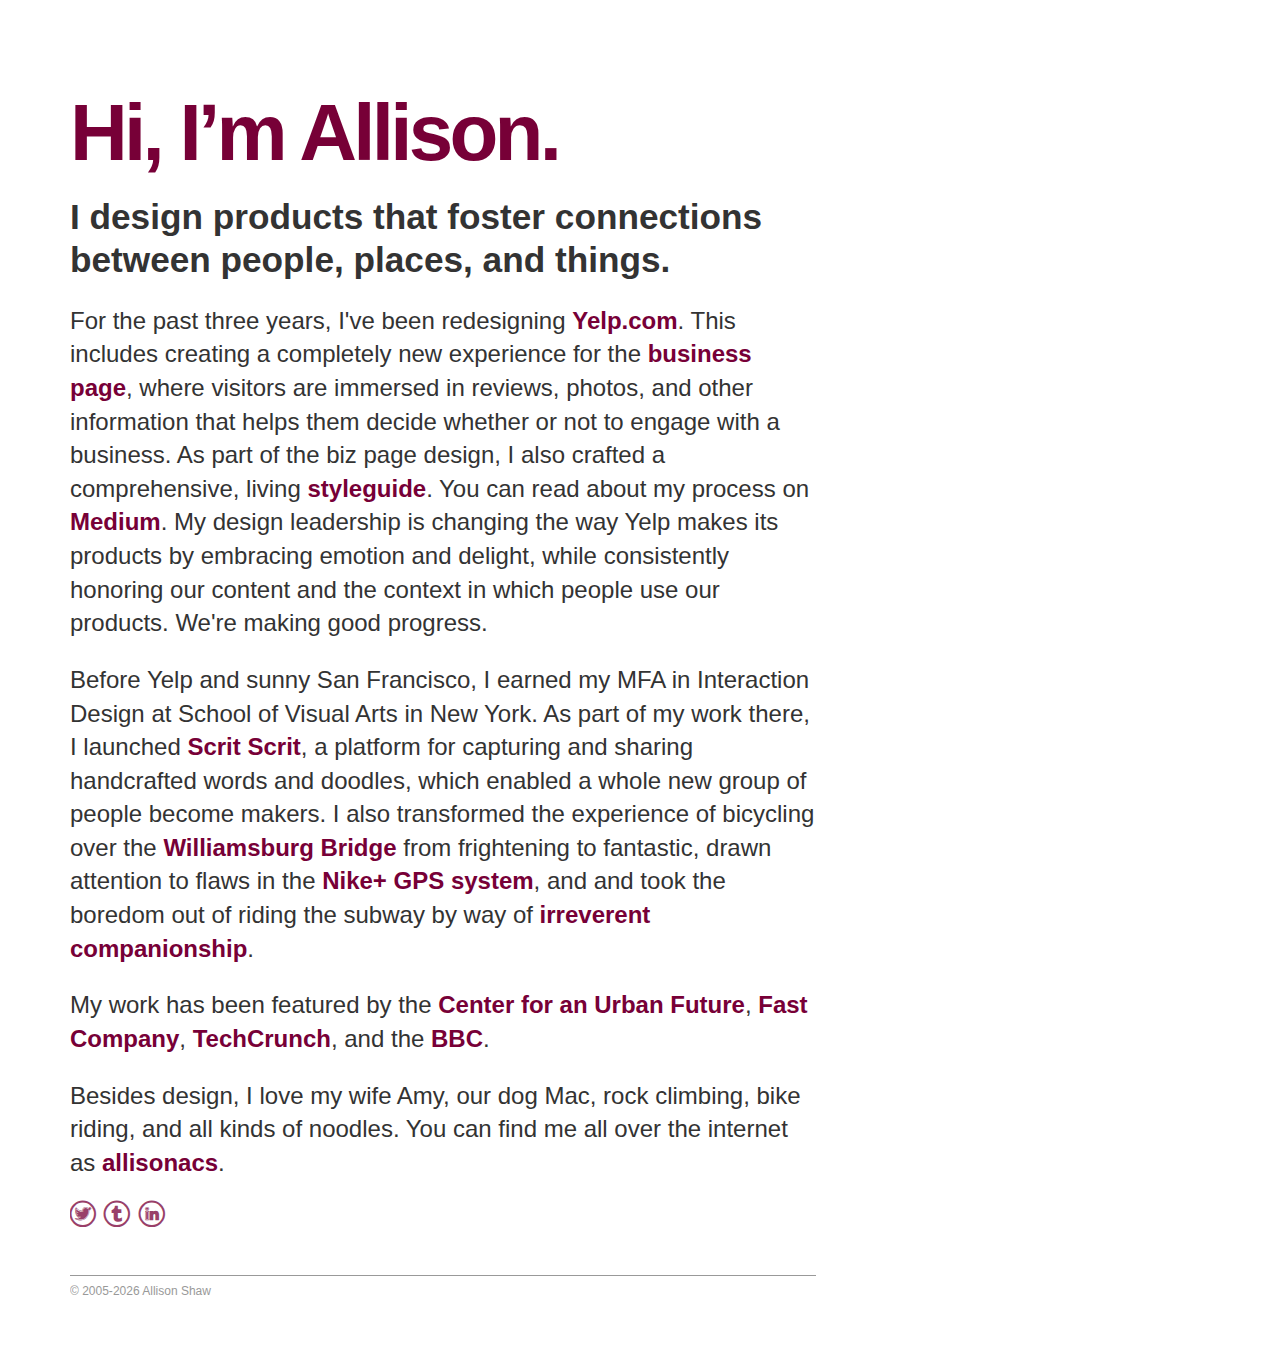
==== index.html @ 17a771cb "Initial Upload" ====
<!doctype html>
<html lang="en">

<head>
	<meta charset="utf-8" />
	<title>Allison Shaw &mdash; Designer</title>

	<meta name="viewport" content="width=device-width, initial-scale=1.0" />
	
	<!-- 1140px Grid styles for IE -->
	<!--[if lte IE 9]><link rel="stylesheet" href="css/ie.css" type="text/css" media="screen" /><![endif]-->

	<!-- The 1140px Grid - http://cssgrid.net/ -->
	<link rel="stylesheet" href="css/1140.css" type="text/css" media="screen" />
	
	<!-- Your styles -->
	<link rel="stylesheet" href="css/styles.css" type="text/css" media="screen" />
	
	<!--css3-mediaqueries-js - http://code.google.com/p/css3-mediaqueries-js/ - Enables media queries in some unsupported browsers-->
	<script type="text/javascript" src="js/css3-mediaqueries.js"></script>
	
	<!-- Google Analytics -->
	<script>
	  (function(i,s,o,g,r,a,m){i['GoogleAnalyticsObject']=r;i[r]=i[r]||function(){
	  (i[r].q=i[r].q||[]).push(arguments)},i[r].l=1*new Date();a=s.createElement(o),
	  m=s.getElementsByTagName(o)[0];a.async=1;a.src=g;m.parentNode.insertBefore(a,m)
	  })(window,document,'script','//www.google-analytics.com/analytics.js','ga');
	
	  ga('create', 'UA-52482907-1', 'auto');
	  ga('send', 'pageview');
	</script>

</head>


<body>



<div class="container">
	<div class="row">
		<div class="eightcol">
			<h1>Hi, I’m Allison.</h1>
			<h2>I design products that foster connections between people, places, and things.</h2>
			<p>For the past three years, I've been redesigning <a href="http://yelp.com">Yelp.com</a>. This includes creating a completely new experience for the <a href="http://yelp.com/biz/jacobs-pickles-new-york">business page</a>, where visitors are immersed in reviews, photos, and other information that helps them decide whether or not to engage with a business. As part of the biz page design, I also crafted a comprehensive, living <a href="http://yelp.com/styleguide">styleguide</a>. You can read about my process on <a href="https://medium.com/@allisonacs/db3ddd6ef7b">Medium</a>. My design leadership is changing the way Yelp makes its products by embracing emotion and delight, while consistently honoring our content and the context in which people use our products. We're making good progress.</p>
			<p>Before Yelp and sunny San Francisco, I earned my MFA in Interaction Design at School of Visual Arts in New York. As part of my work there, I launched <a href="http://allison-shaw.com/scritscrit.com">Scrit Scrit</a>, a platform for capturing and sharing handcrafted words and doodles, which enabled a whole new group of people become makers. I also transformed the experience of bicycling over the <a href="https://vimeo.com/35156695">Williamsburg Bridge</a> from frightening to fantastic, drawn attention to flaws in the <a href="http://www.fastcodesign.com/1663977/infographic-of-the-day-nicholas-feltons-students-hack-nike-data">Nike+ GPS system</a>, and and took the boredom out of riding the subway by way of <a href="http://vimeo.com/35151611">irreverent companionship</a>.</p>
			<p>My work has been featured by the <a href="http://www.nycfuture.org/content/articles/article_view.cfm?article_id=1304&article_type=0">Center for an Urban Future</a>, <a href="http://www.fastcodesign.com/1663977/infographic-of-the-day-nicholas-feltons-students-hack-nike-data">Fast Company</a>, <a href="http://techcrunch.com/2011/07/15/yelp-20-million-reviews/">TechCrunch</a>, and the <a href="http://www.bbc.co.uk/news/magazine-16387833">BBC</a>.</p>
			<p>Besides design, I love my wife Amy, our dog Mac, rock climbing, bike riding, and all kinds of noodles. You can find me all over the internet as <a href="http://twitter.com/allisonacs">allisonacs</a>.</p>
			<div class="mini-container">
				<ul id="social">
					<li><a href="https://twitter.com/allisonacs" data-icon="twitter"></a></li>
					<li><a href="http://allisonacs.tumblr.com" data-icon="tumblr"></a></li>
					<li><a href="https://www.linkedin.com/in/allisonacs" data-icon="linkedin"></a></li>
				</ul>
			</div>
			<div class="footer">&copy; 2005-<script type="text/javascript">  document.write(new Date().getFullYear()); </script> Allison Shaw</div>
		</div>
	</div>
</div>



</body>

</html>
---- css/ie.css ----
.onecol {
width: 4.7%;
}

.twocol {
width: 13.2%;
}

.threecol {
width: 22.05%;
}

.fourcol {
width: 30.6%;
}

.fivecol {
width: 39%;
}

.sixcol {
width: 48%;
}

.sevencol {
width: 56.75%;
}

.eightcol {
width: 61.6%;
}

.ninecol {
width: 74.05%;
}

.tencol {
width: 82%;
}

.elevencol {
width: 91.35%;
}
---- css/1140.css ----
/* CSS Resets */

html,body,div,span,object,iframe,h1,h2,h3,h4,h5,h6,p,blockquote,pre,a,abbr,address,cite,code,del,dfn,em,img,ins,q,small,strong,sub,sup,dl,dt,dd,ol,ul,li,fieldset,form,label,legend,table,caption,tbody,tfoot,thead,tr,th,td{border:0;margin:0;padding:0}article,aside,figure,figure img,figcaption,hgroup,footer,header,nav,section,video,object{display:block}a img{border:0}figure{position:relative}figure img{width:100%}


/* ==================================================================================================================== */
/* ! The 1140px Grid V2 by Andy Taylor \ http://cssgrid.net \ http://www.twitter.com/andytlr \ http://www.andytlr.com   */
/* ==================================================================================================================== */

.container {
padding-left: 20px;
padding-right: 20px;
}

.row {
width: 100%;
max-width: 1140px;
min-width: 755px;
margin: 0 auto;
overflow: hidden;
}

.onecol, .twocol, .threecol, .fourcol, .fivecol, .sixcol, .sevencol, .eightcol, .ninecol, .tencol, .elevencol {
margin-right: 3.8%;
float: left;
min-height: 1px;
}

.row .onecol {
width: 4.85%;
}

.row .twocol {
width: 13.45%;
}

.row .threecol {
width: 22.05%;
}

.row .fourcol {
width: 30.75%;
}

.row .fivecol {
width: 39.45%;
}

.row .sixcol {
width: 48%;
}

.row .sevencol {
width: 56.75%;
}

.row .eightcol {
width: 65.4%;
}

.row .ninecol {
width: 74.05%;
}

.row .tencol {
width: 82.7%;
}

.row .elevencol {
width: 91.35%;
}

.row .twelvecol {
width: 100%;
float: left;
}

.last {
margin-right: 0px;
}

img, object, embed {
max-width: 100%;
}

img {
	height: auto;
}


/* Smaller screens */

@media only screen and (max-width: 1023px) {

	body {
	font-size: 0.8em;
	line-height: 1.5em;
	}
	
	}


/* Mobile */

@media handheld, only screen and (max-width: 767px) {

	body {
	font-size: 16px;
	-webkit-text-size-adjust: none;
	}
	
	.row, body, .container {
	width: 100%;
	min-width: 0;
	margin-left: 0px;
	margin-right: 0px;
	padding-left: 0px;
	padding-right: 0px;
	}
	
	.row .onecol, .row .twocol, .row .threecol, .row .fourcol, .row .fivecol, .row .sixcol, .row .sevencol, .row .eightcol, .row .ninecol, .row .tencol, .row .elevencol, .row .twelvecol {
	width: auto;
	float: none;
	margin-left: 0px;
	margin-right: 0px;
	padding-left: 20px;
	padding-right: 20px;
	}

}
---- css/styles.css ----
/* ============================== */
/* ! Layout for desktop version   */
/* ============================== */

	body {
		font-family: "Helvetica Neue", Helvetica, Arial, "Lucida Grande", sans-serif; 
		background-color: #fff;
		color: #333;
		line-height: 1.5;
	}
	
	.container h1 {
		letter-spacing: -0.046875em;
		font-size: 5em;
		font-weight: bold;
		line-height: 1;
		color: #770037;
		margin: 12.5% 0 0 0;
	}
	
	.container h2 {
		font-size: 2.2em;
		font-weight: bold;
		margin: 3.1% 0 0 0;
		line-height: 1.2em;
	}
	
	.container p {
		font-size: 1.5em;
		line-height: 1.4em;
		margin: 3.1% 0 0 0;
	}
	
	.footer {
		display: block;
		margin: 4em 0;
		padding: .5em 0;
		border-top: 1px solid #999;
		font-size: .75em;
		color: #999;
	}
	
	a, a:visited {
		font-weight: bold;
		color: #770037;
		text-decoration: none;
	}
	
	a:hover {
		color: #f44e71;
		text-decoration: underline;
	}
	
	a:active {
		color: red;
		text-decoration: underline;
	}
	
	/* SOCIAL NAV */
	
	.mini-container {
		height:2em;
		display: block;
		margin-top: 1em;
	}
	
	#social li {
		float: left;
		margin-right: 0.33em;
		list-style-type: none;
		font-size: 1.6em;
	}
	
	#social li a, #social li a:visited {
		color: rgba(119, 0, 55, .75);
	}
	
	#social li a:hover, #social li a:focus {
		color: #f44e71;
		text-decoration: none;
	}
	#social li a:active {
		text-decoration: none;
	}
	
		
/* ============================= */
/*    Social Icon Font: Rondo    */
/* ============================= */
	
	@font-face {
		font-family: 'rondo';
		src: url('/i/rondo/rondo.eot'); /* IE9 Compat Modes */
		src: url('/i/rondo/rondo.eot?#iefix') format('embedded-opentype'), /* IE6-IE8 */
			 url('/i/rondo/rondo.woff') format('woff'), /* Modern Browsers */
			 url('/i/rondo/rondo.ttf')  format('truetype'), /* Safari, Android, iOS */
			 url('/i/rondo/rondo.svg#svgFontName') format('svg'); /* Legacy iOS */
		font-weight: normal;
		font-style: normal;
	}

	/* Use the following CSS code if you want to use data attributes for inserting your icons */
	
	[data-icon]:before {
		font-family: 'rondo';
		content: attr(data-icon);
		speak: none;
		/* Enable Ligatures */
		-webkit-font-feature-settings:"liga","dlig";-moz-font-feature-settings:"liga=1, dlig=1";-moz-font-feature-settings:"liga","dlig";-ms-font-feature-settings:"liga","dlig";-o-font-feature-settings:"liga","dlig";
		font-feature-settings:"liga","dlig";
		text-rendering:optimizeLegibility;
		}
		
	/* Icons */

	.icon-twitter:before {
		content: "\74\77\69\74\74\65\72";
	}
	.icon-tumblr:before {
		content: "\74\75\6d\62\6c\72";
	}
	.icon-linkedin:before {
		content: "\6c\69\6e\6b\65\64\69\6e";
	}
	.icon-email:before {
		content: "\65\6d\61\69\6c";
	}
	.icon-dribbble:before {
		content: "\64\72\69\62\62\62\6c\65";
	}


/* ============================= */
/* ! Layout for mobile version   */
/* ============================= */

@media handheld, only screen and (max-width: 767px) {

	.container h1 {
		font-size:xx-large;
		line-height: 1;
		margin-bottom: 1%;
	}
	
	.container h2 {
		font-size:x-large;
		line-height: 1;
		margin-bottom: 1%;
	}

	.container h3 {
		font-size:large;
		font-weight: bold;
		line-height: 1.25;
		margin-bottom: 1%;
	}


	.container p {
		font-size:large;
		margin-bottom: 5%;
	}

}


/* ========================================== */
/* ! Provide higher res assets for iPhone 4   */
/* ========================================== */

@media only screen and (-webkit-min-device-pixel-ratio: 2) { 

/*	.logo {
		background: url(logo2x.jpg) no-repeat;
		background-size: 212px 303px;
	}*/

}
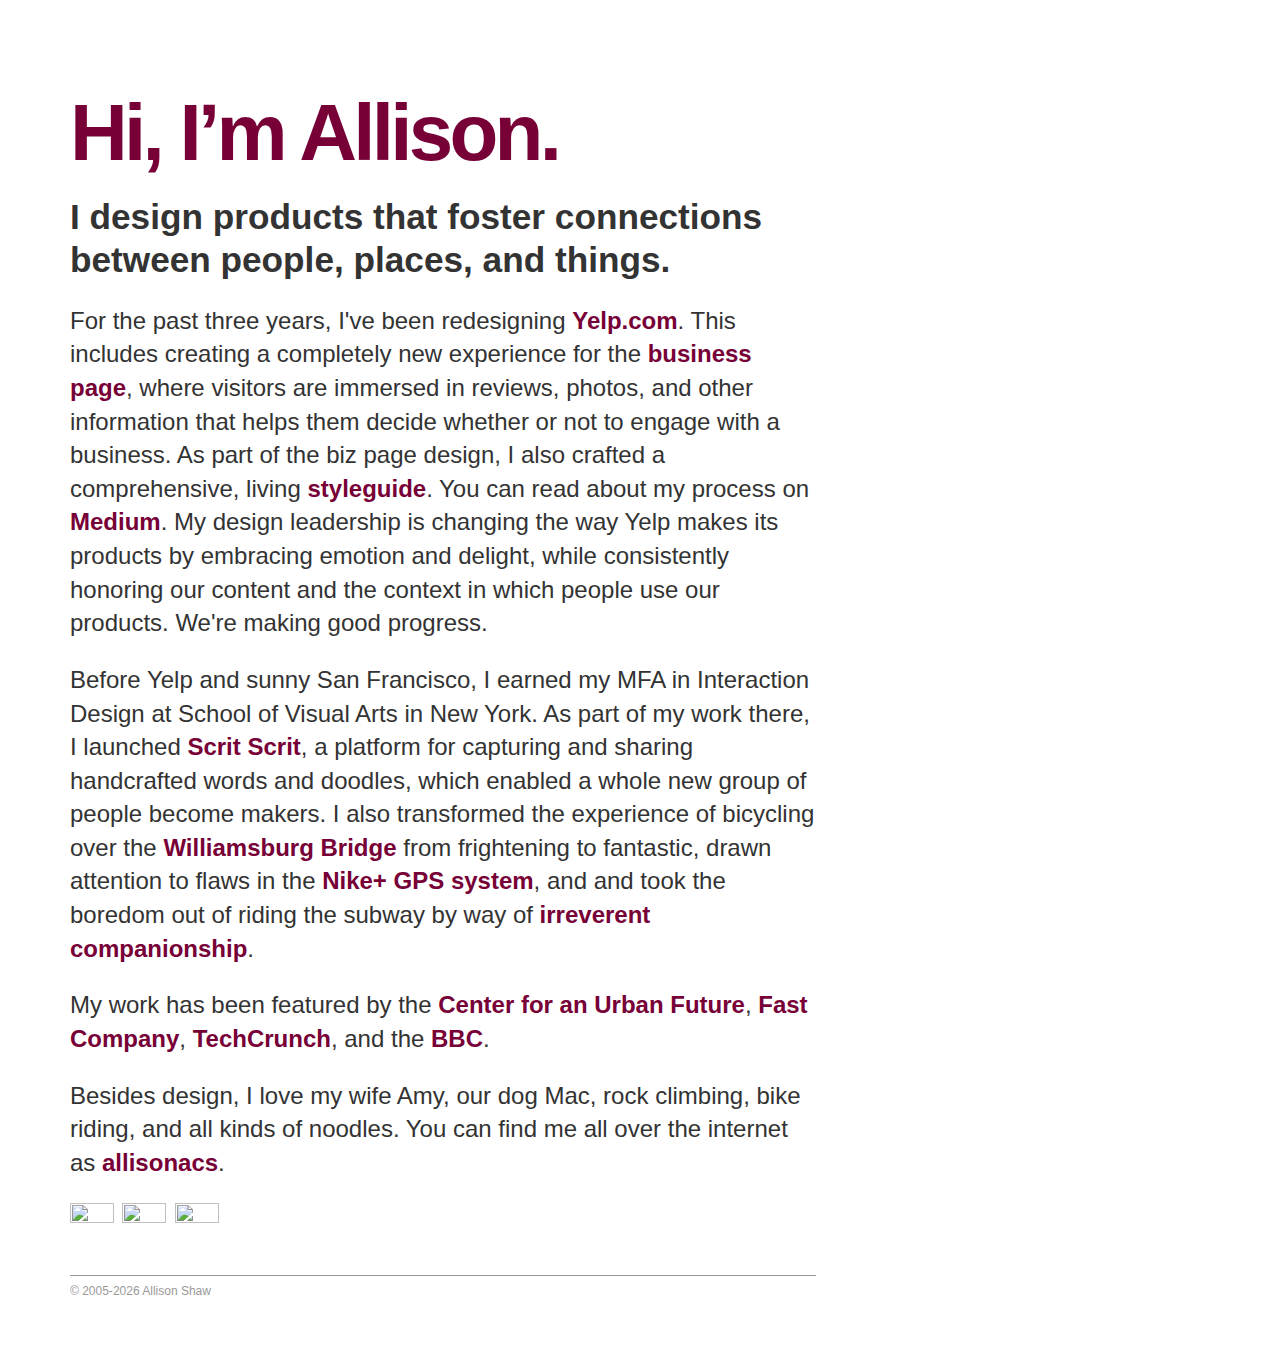
==== commit 47a994ef: "Update the html" ====
--- a/index.html
+++ b/index.html
@@ -48,9 +48,9 @@
 			<p>Besides design, I love my wife Amy, our dog Mac, rock climbing, bike riding, and all kinds of noodles. You can find me all over the internet as <a href="http://twitter.com/allisonacs">allisonacs</a>.</p>
 			<div class="mini-container">
 				<ul id="social">
-					<li><a href="https://twitter.com/allisonacs" data-icon="twitter"></a></li>
-					<li><a href="http://allisonacs.tumblr.com" data-icon="tumblr"></a></li>
-					<li><a href="https://www.linkedin.com/in/allisonacs" data-icon="linkedin"></a></li>
+					<li><a href="https://twitter.com/allisonacs"><img src="i/twitter.png" height=44px width=44px></a></li>
+					<li><a href="https://allisonacs.tumblr.com"><img src="i/tumblr.png" height=44px width=44px></a></li>
+					<li><a href="https://www.linkedin.com/in/allisonacs"><img src="i/linkedin.png" height=44px width=44px></a></li>
 				</ul>
 			</div>
 			<div class="footer">&copy; 2005-<script type="text/javascript">  document.write(new Date().getFullYear()); </script> Allison Shaw</div>
--- a/css/styles.css
+++ b/css/styles.css
@@ -83,52 +83,6 @@
 		text-decoration: none;
 	}
 	
-		
-/* ============================= */
-/*    Social Icon Font: Rondo    */
-/* ============================= */
-	
-	@font-face {
-		font-family: 'rondo';
-		src: url('/i/rondo/rondo.eot'); /* IE9 Compat Modes */
-		src: url('/i/rondo/rondo.eot?#iefix') format('embedded-opentype'), /* IE6-IE8 */
-			 url('/i/rondo/rondo.woff') format('woff'), /* Modern Browsers */
-			 url('/i/rondo/rondo.ttf')  format('truetype'), /* Safari, Android, iOS */
-			 url('/i/rondo/rondo.svg#svgFontName') format('svg'); /* Legacy iOS */
-		font-weight: normal;
-		font-style: normal;
-	}
-
-	/* Use the following CSS code if you want to use data attributes for inserting your icons */
-	
-	[data-icon]:before {
-		font-family: 'rondo';
-		content: attr(data-icon);
-		speak: none;
-		/* Enable Ligatures */
-		-webkit-font-feature-settings:"liga","dlig";-moz-font-feature-settings:"liga=1, dlig=1";-moz-font-feature-settings:"liga","dlig";-ms-font-feature-settings:"liga","dlig";-o-font-feature-settings:"liga","dlig";
-		font-feature-settings:"liga","dlig";
-		text-rendering:optimizeLegibility;
-		}
-		
-	/* Icons */
-
-	.icon-twitter:before {
-		content: "\74\77\69\74\74\65\72";
-	}
-	.icon-tumblr:before {
-		content: "\74\75\6d\62\6c\72";
-	}
-	.icon-linkedin:before {
-		content: "\6c\69\6e\6b\65\64\69\6e";
-	}
-	.icon-email:before {
-		content: "\65\6d\61\69\6c";
-	}
-	.icon-dribbble:before {
-		content: "\64\72\69\62\62\62\6c\65";
-	}
-
 
 /* ============================= */
 /* ! Layout for mobile version   */
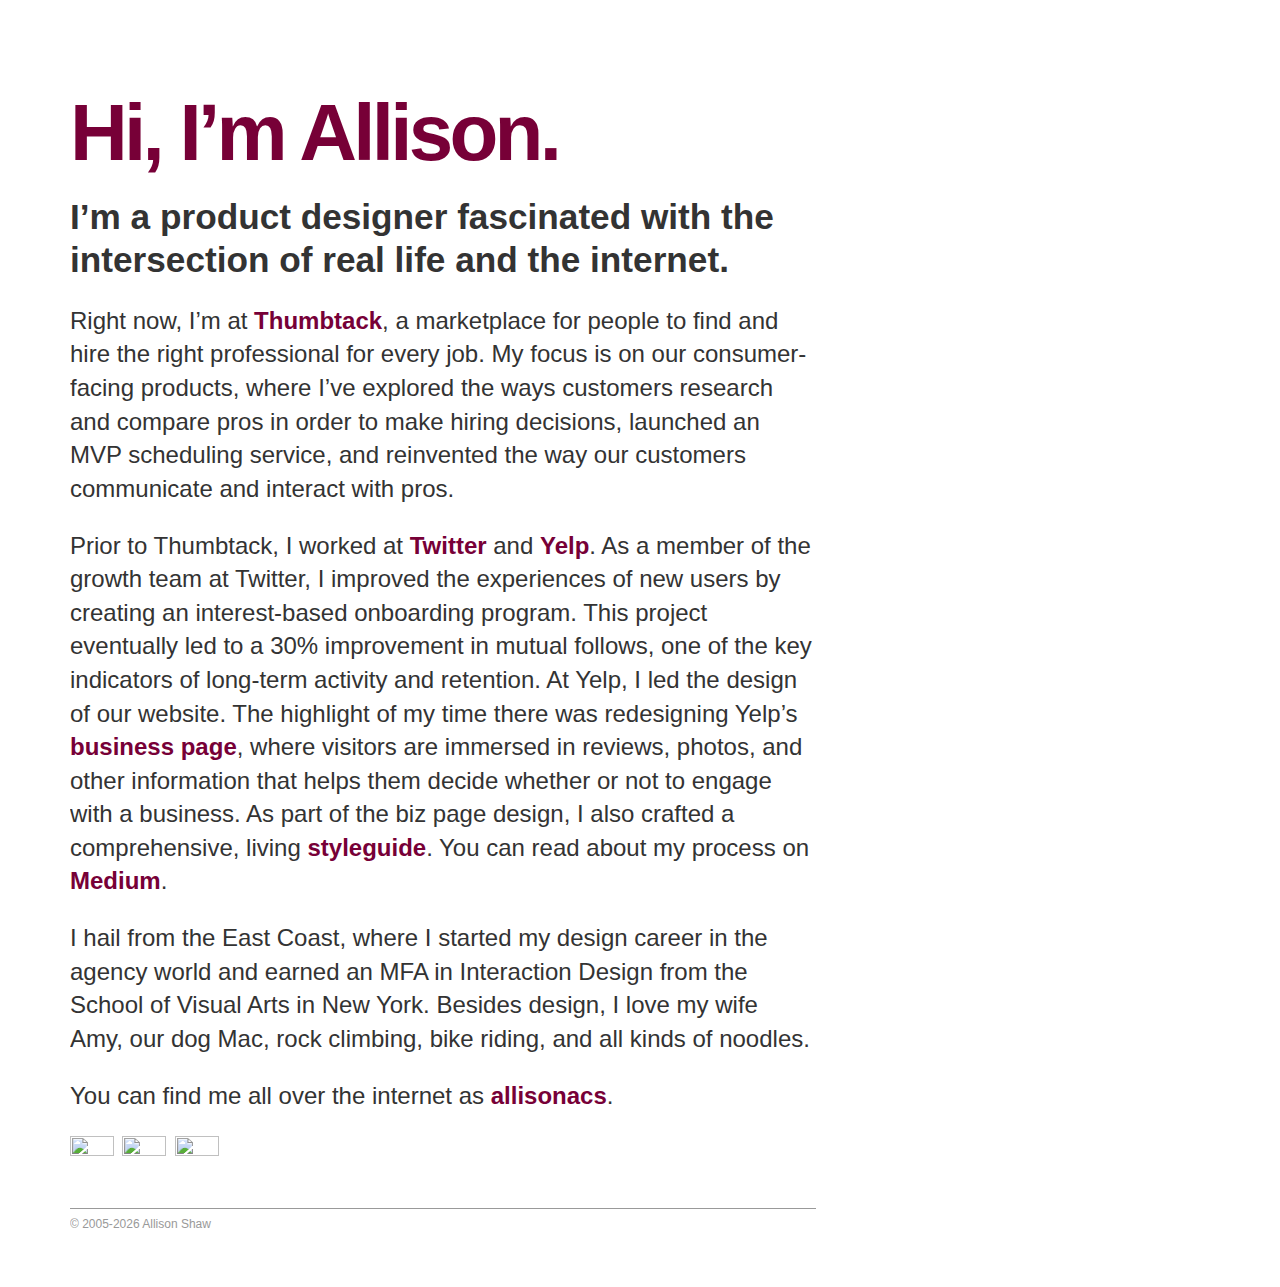
==== commit 6438e187: "Merge pull request #2 from allisonacs/update-career-description" ====
--- a/index.html
+++ b/index.html
@@ -41,11 +41,11 @@
 	<div class="row">
 		<div class="eightcol">
 			<h1>Hi, I’m Allison.</h1>
-			<h2>I design products that foster connections between people, places, and things.</h2>
-			<p>For the past three years, I've been redesigning <a href="http://yelp.com">Yelp.com</a>. This includes creating a completely new experience for the <a href="http://yelp.com/biz/jacobs-pickles-new-york">business page</a>, where visitors are immersed in reviews, photos, and other information that helps them decide whether or not to engage with a business. As part of the biz page design, I also crafted a comprehensive, living <a href="http://yelp.com/styleguide">styleguide</a>. You can read about my process on <a href="https://medium.com/@allisonacs/db3ddd6ef7b">Medium</a>. My design leadership is changing the way Yelp makes its products by embracing emotion and delight, while consistently honoring our content and the context in which people use our products. We're making good progress.</p>
-			<p>Before Yelp and sunny San Francisco, I earned my MFA in Interaction Design at School of Visual Arts in New York. As part of my work there, I launched <a href="http://allison-shaw.com/scritscrit.com">Scrit Scrit</a>, a platform for capturing and sharing handcrafted words and doodles, which enabled a whole new group of people become makers. I also transformed the experience of bicycling over the <a href="https://vimeo.com/35156695">Williamsburg Bridge</a> from frightening to fantastic, drawn attention to flaws in the <a href="http://www.fastcodesign.com/1663977/infographic-of-the-day-nicholas-feltons-students-hack-nike-data">Nike+ GPS system</a>, and and took the boredom out of riding the subway by way of <a href="http://vimeo.com/35151611">irreverent companionship</a>.</p>
-			<p>My work has been featured by the <a href="http://www.nycfuture.org/content/articles/article_view.cfm?article_id=1304&article_type=0">Center for an Urban Future</a>, <a href="http://www.fastcodesign.com/1663977/infographic-of-the-day-nicholas-feltons-students-hack-nike-data">Fast Company</a>, <a href="http://techcrunch.com/2011/07/15/yelp-20-million-reviews/">TechCrunch</a>, and the <a href="http://www.bbc.co.uk/news/magazine-16387833">BBC</a>.</p>
-			<p>Besides design, I love my wife Amy, our dog Mac, rock climbing, bike riding, and all kinds of noodles. You can find me all over the internet as <a href="http://twitter.com/allisonacs">allisonacs</a>.</p>
+			<h2>I’m a product designer fascinated with the intersection of real life and the internet.</h2>
+			<p>Right now, I’m at <a href="http://www.thumbtack.com">Thumbtack</a>, a marketplace for people to find and hire the right professional for every job. My focus is on our consumer-facing products, where I’ve explored the ways customers research and compare pros in order to make hiring decisions, launched an MVP scheduling service, and reinvented the way our customers communicate and interact with pros.</p>
+			<p>Prior to Thumbtack, I worked at <a href="http://twitter.com">Twitter</a> and <a href="http://yelp.com">Yelp</a>. As a member of the growth team at Twitter, I improved the experiences of new users by creating an interest-based onboarding program. This project eventually led to a 30% improvement in mutual follows, one of the key indicators of long-term activity and retention. At Yelp, I led the design of our website. The highlight of my time there was redesigning Yelp’s <a href="http://yelp.com/biz/jacobs-pickles-new-york">business page</a>, where visitors are immersed in reviews, photos, and other information that helps them decide whether or not to engage with a business. As part of the biz page design, I also crafted a comprehensive, living <a href="http://yelp.com/styleguide">styleguide</a>. You can read about my process on <a href="https://medium.com/@allisonacs/db3ddd6ef7b">Medium</a>.</p>
+			<p>I hail from the East Coast, where I started my design career in the agency world and earned an MFA in Interaction Design from the School of Visual Arts in New York. Besides design, I love my wife Amy, our dog Mac, rock climbing, bike riding, and all kinds of noodles.</p>
+			<p>You can find me all over the internet as <a href="http://twitter.com/allisonacs">allisonacs</a>.</p>
 			<div class="mini-container">
 				<ul id="social">
 					<li><a href="https://twitter.com/allisonacs"><img src="i/twitter.png" height=44px width=44px></a></li>
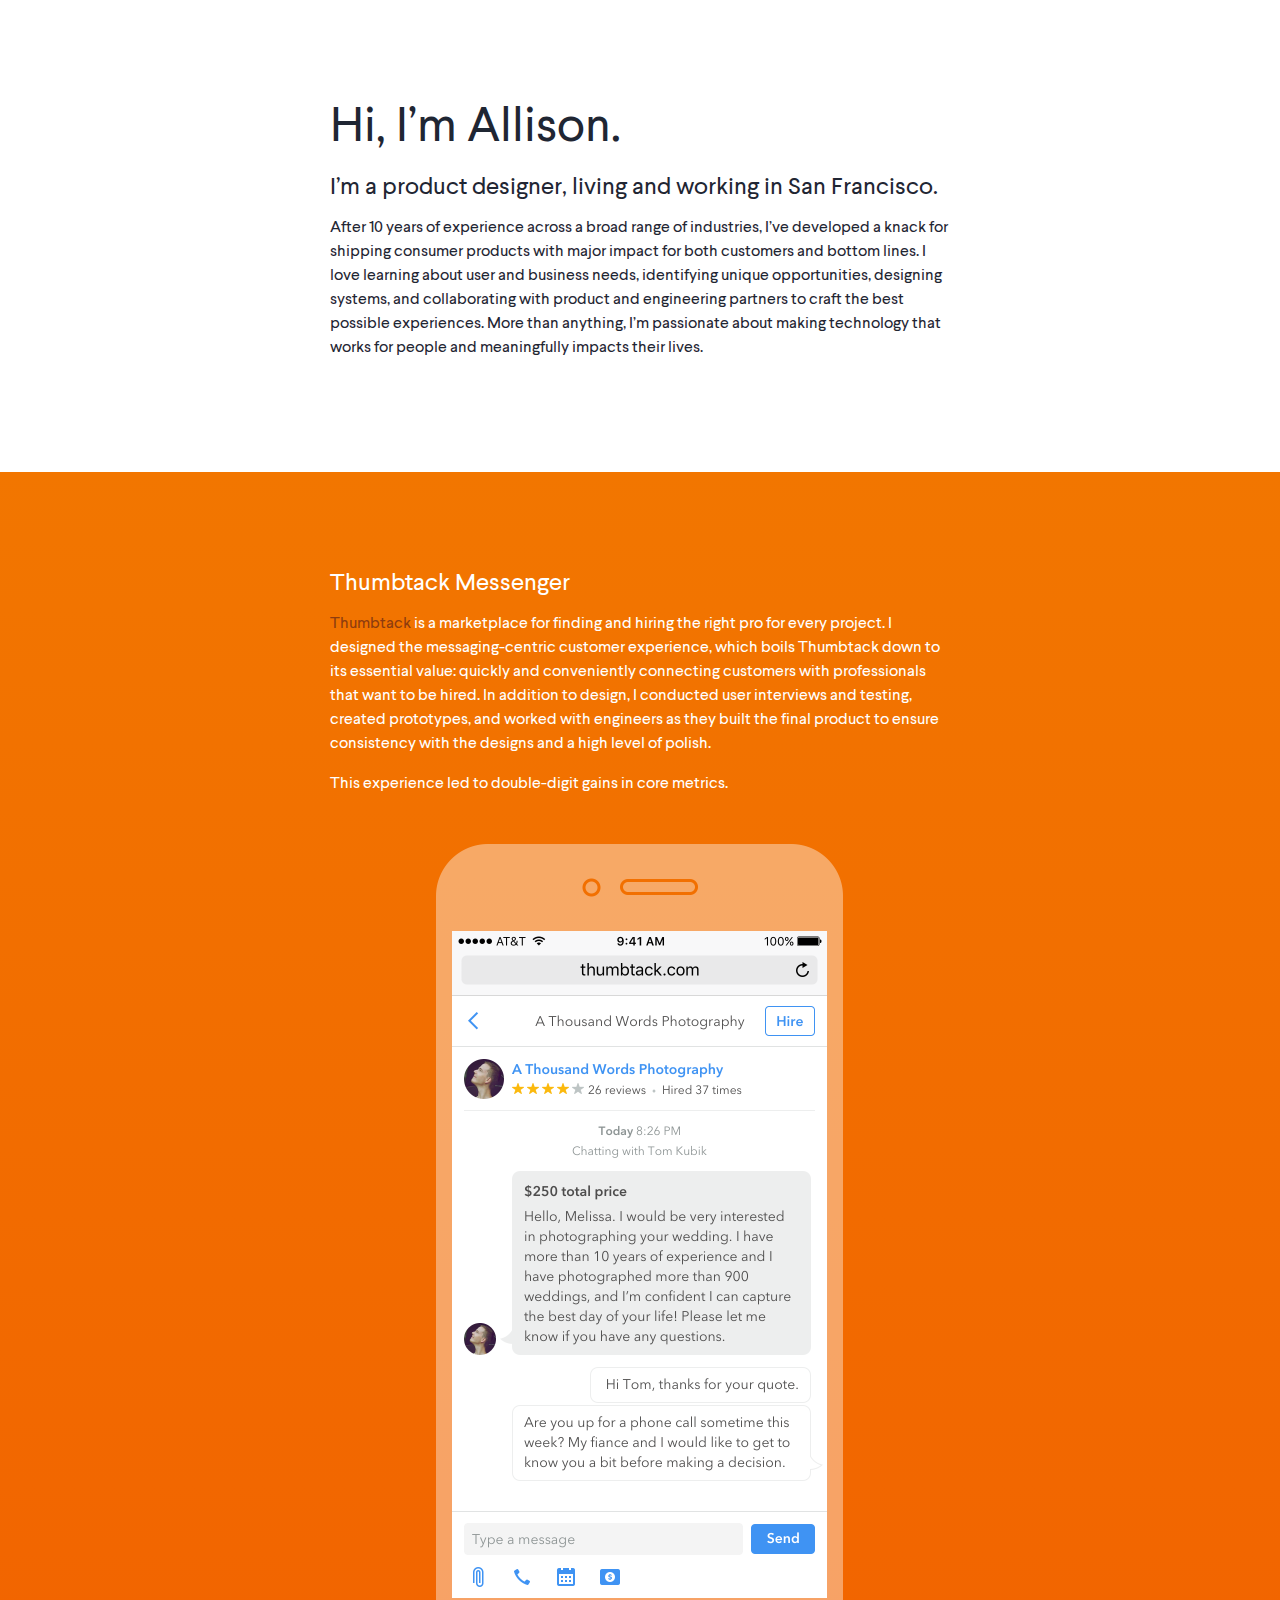
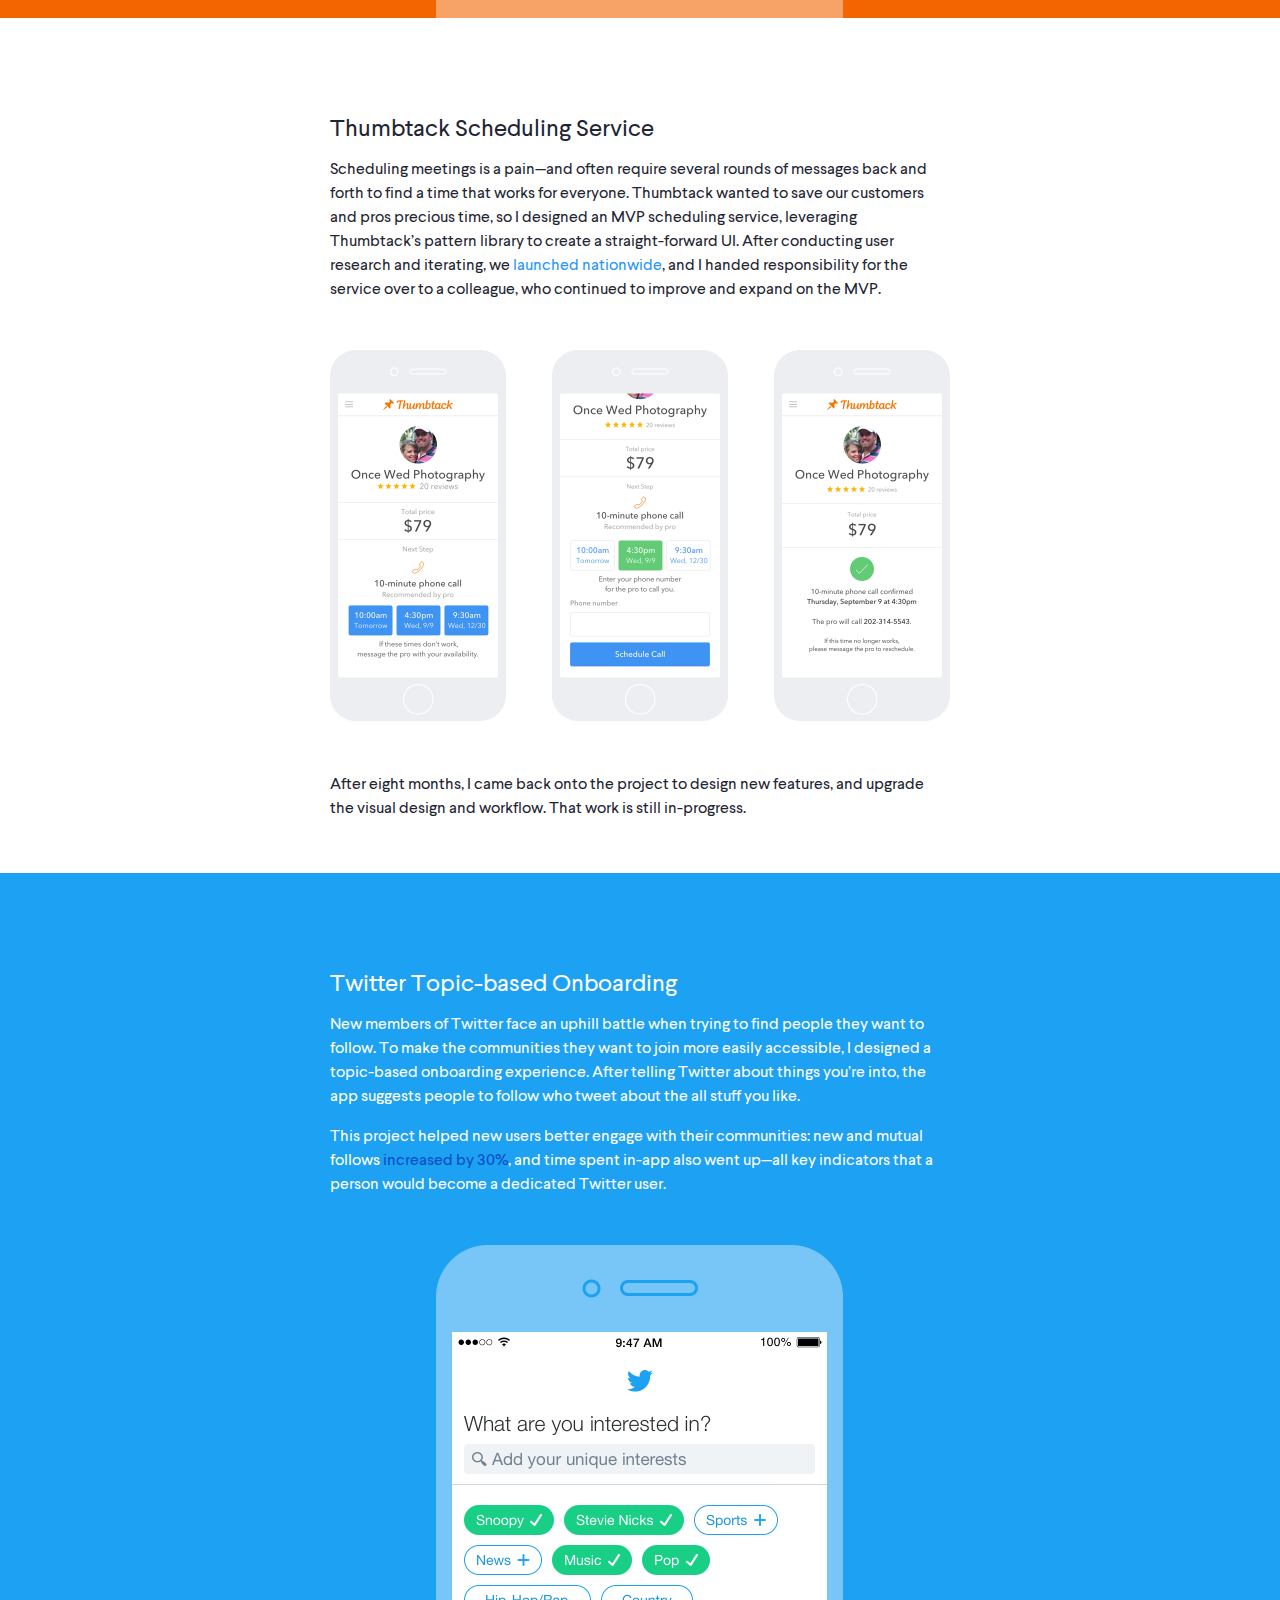
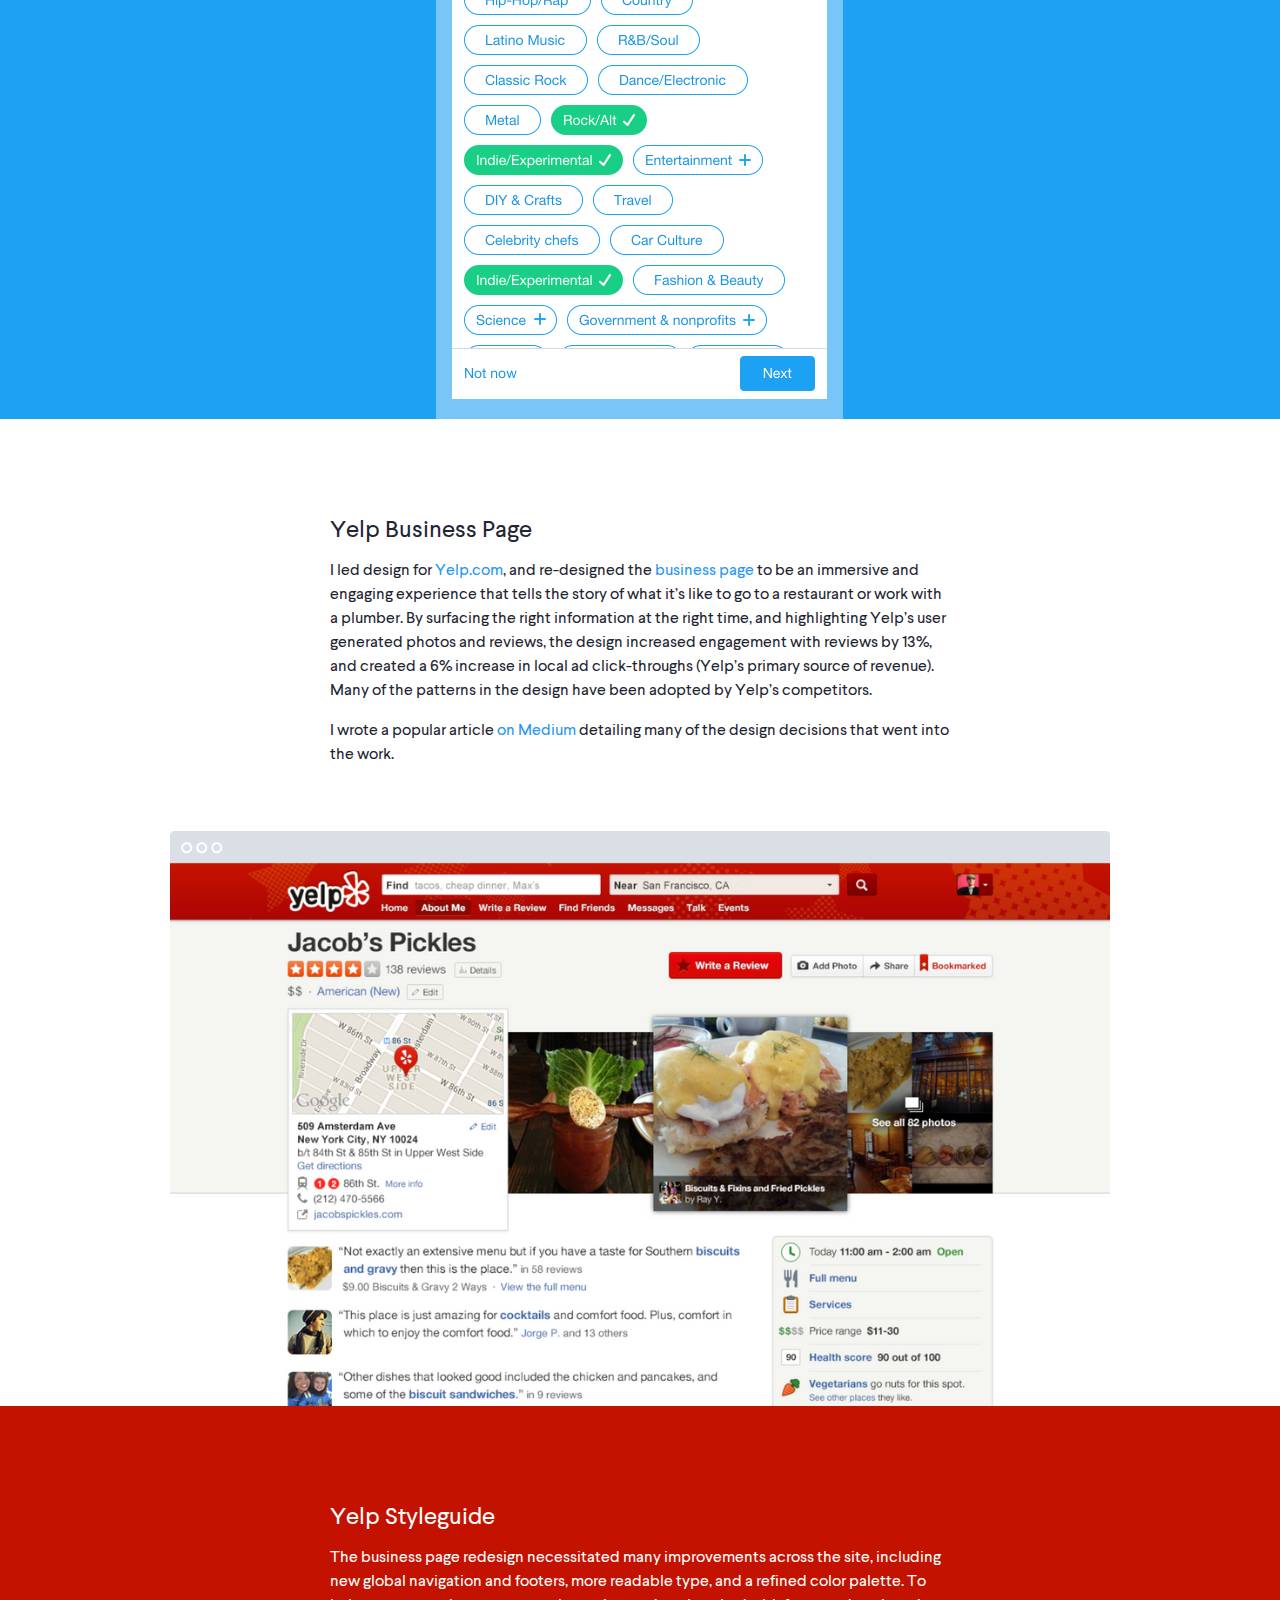
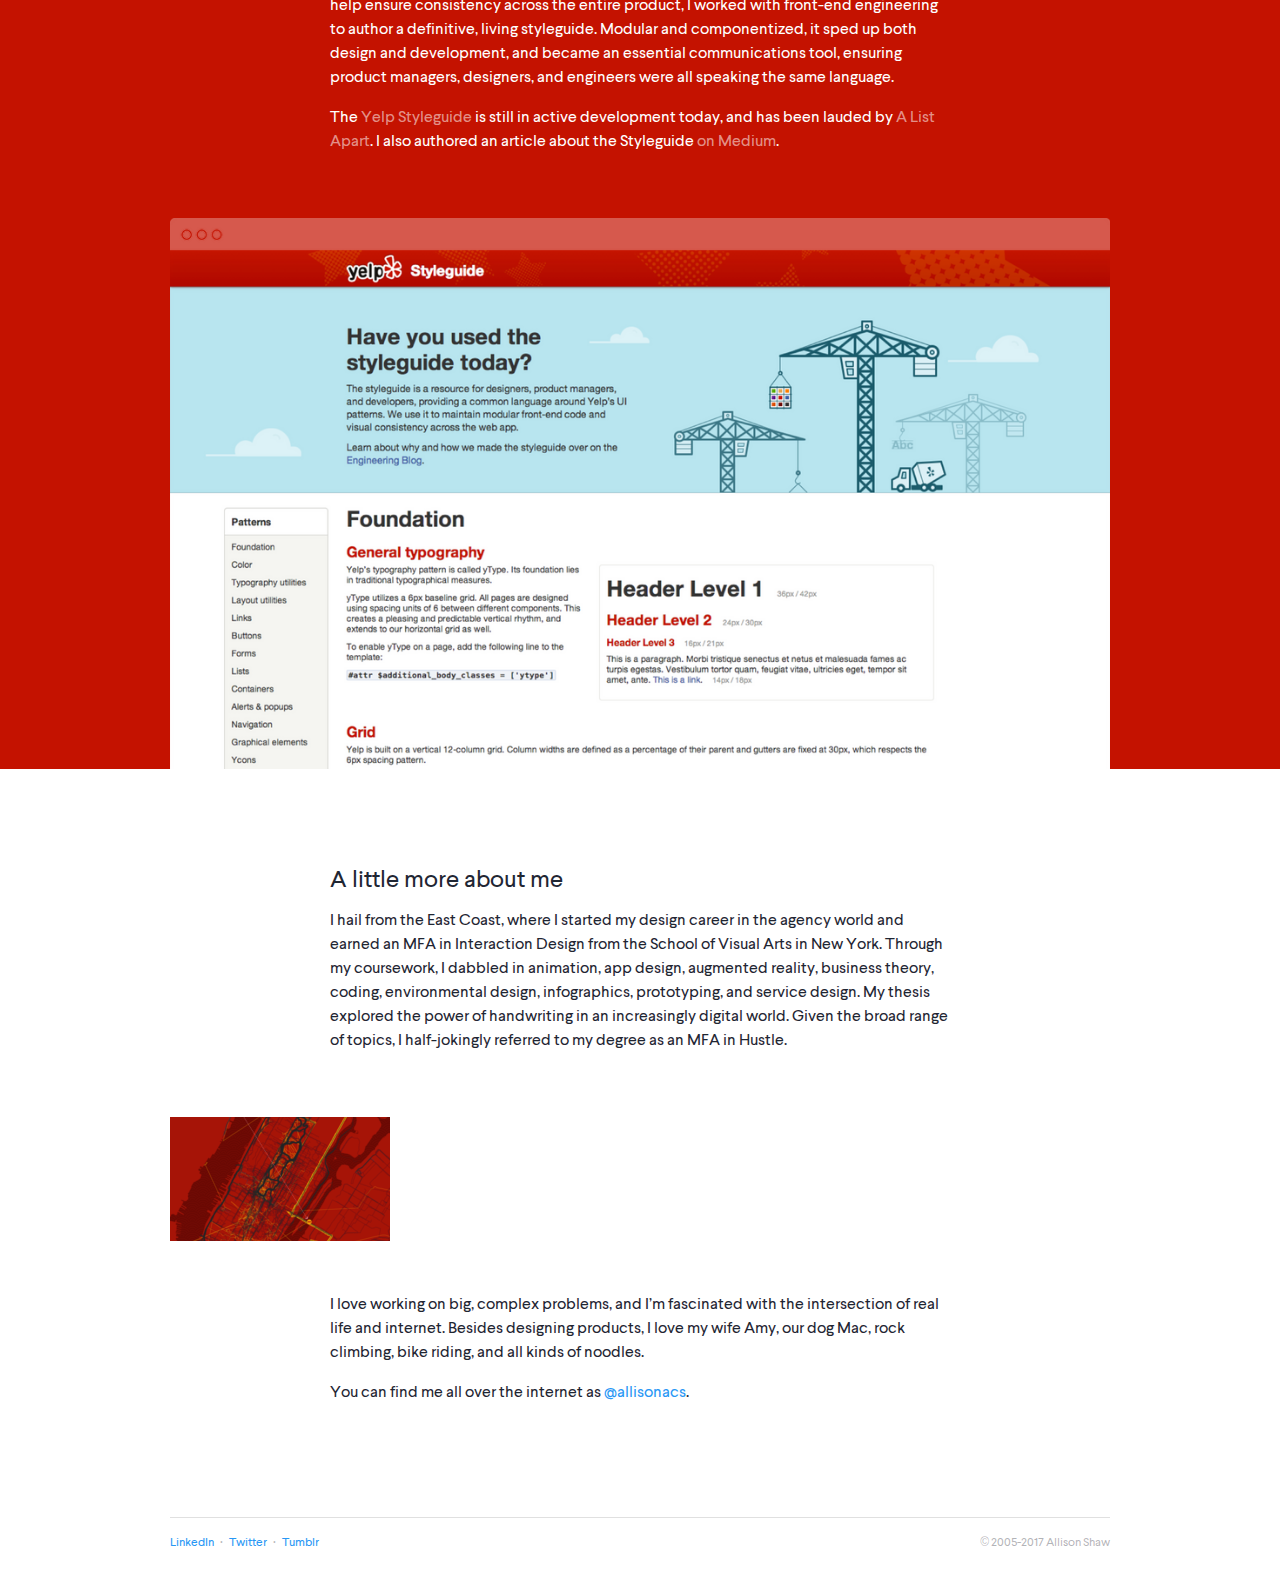
==== commit e425e211: "Merge pull request #4 from allisonacs/migrate-to-webflow" ====
--- a/index.html
+++ b/index.html
@@ -1,65 +1,192 @@
-<!doctype html>
-<html lang="en">
-
+<!DOCTYPE html>
+<!--  This site was created in Webflow. http://www.webflow.com -->
+<!--  Last Published: Fri Mar 24 2017 17:12:57 GMT+0000 (UTC)  -->
+<html data-wf-page="58d4001d8a569e247e3b5386" data-wf-site="58d4001d8a569e247e3b5385">
 <head>
-	<meta charset="utf-8" />
-	<title>Allison Shaw &mdash; Designer</title>
-
-	<meta name="viewport" content="width=device-width, initial-scale=1.0" />
-	
-	<!-- 1140px Grid styles for IE -->
-	<!--[if lte IE 9]><link rel="stylesheet" href="css/ie.css" type="text/css" media="screen" /><![endif]-->
-
-	<!-- The 1140px Grid - http://cssgrid.net/ -->
-	<link rel="stylesheet" href="css/1140.css" type="text/css" media="screen" />
-	
-	<!-- Your styles -->
-	<link rel="stylesheet" href="css/styles.css" type="text/css" media="screen" />
-	
-	<!--css3-mediaqueries-js - http://code.google.com/p/css3-mediaqueries-js/ - Enables media queries in some unsupported browsers-->
-	<script type="text/javascript" src="js/css3-mediaqueries.js"></script>
-	
-	<!-- Google Analytics -->
-	<script>
-	  (function(i,s,o,g,r,a,m){i['GoogleAnalyticsObject']=r;i[r]=i[r]||function(){
-	  (i[r].q=i[r].q||[]).push(arguments)},i[r].l=1*new Date();a=s.createElement(o),
-	  m=s.getElementsByTagName(o)[0];a.async=1;a.src=g;m.parentNode.insertBefore(a,m)
-	  })(window,document,'script','//www.google-analytics.com/analytics.js','ga');
-	
-	  ga('create', 'UA-52482907-1', 'auto');
-	  ga('send', 'pageview');
-	</script>
-
+  <meta charset="utf-8">
+  <title>allison-shaw.com</title>
+  <meta content="width=device-width, initial-scale=1" name="viewport">
+  <meta content="Webflow" name="generator">
+  <link href="css/normalize.css" rel="stylesheet" type="text/css">
+  <link href="css/webflow.css" rel="stylesheet" type="text/css">
+  <link href="css/allisonacs.webflow.css" rel="stylesheet" type="text/css">
+  <script src="js/modernizr.js" type="text/javascript"></script>
+  <link href="https://daks2k3a4ib2z.cloudfront.net/img/favicon.ico" rel="shortcut icon" type="image/x-icon">
+  <link href="https://daks2k3a4ib2z.cloudfront.net/img/webclip.png" rel="apple-touch-icon">
 </head>
-
-
 <body>
-
-
-
-<div class="container">
-	<div class="row">
-		<div class="eightcol">
-			<h1>Hi, I’m Allison.</h1>
-			<h2>I’m a product designer fascinated with the intersection of real life and the internet.</h2>
-			<p>Right now, I’m at <a href="http://www.thumbtack.com">Thumbtack</a>, a marketplace for people to find and hire the right professional for every job. My focus is on our consumer-facing products, where I’ve explored the ways customers research and compare pros in order to make hiring decisions, launched an MVP scheduling service, and reinvented the way our customers communicate and interact with pros.</p>
-			<p>Prior to Thumbtack, I worked at <a href="http://twitter.com">Twitter</a> and <a href="http://yelp.com">Yelp</a>. As a member of the growth team at Twitter, I improved the experiences of new users by creating an interest-based onboarding program. This project eventually led to a 30% improvement in mutual follows, one of the key indicators of long-term activity and retention. At Yelp, I led the design of our website. The highlight of my time there was redesigning Yelp’s <a href="http://yelp.com/biz/jacobs-pickles-new-york">business page</a>, where visitors are immersed in reviews, photos, and other information that helps them decide whether or not to engage with a business. As part of the biz page design, I also crafted a comprehensive, living <a href="http://yelp.com/styleguide">styleguide</a>. You can read about my process on <a href="https://medium.com/@allisonacs/db3ddd6ef7b">Medium</a>.</p>
-			<p>I hail from the East Coast, where I started my design career in the agency world and earned an MFA in Interaction Design from the School of Visual Arts in New York. Besides design, I love my wife Amy, our dog Mac, rock climbing, bike riding, and all kinds of noodles.</p>
-			<p>You can find me all over the internet as <a href="http://twitter.com/allisonacs">allisonacs</a>.</p>
-			<div class="mini-container">
-				<ul id="social">
-					<li><a href="https://twitter.com/allisonacs"><img src="i/twitter.png" height=44px width=44px></a></li>
-					<li><a href="https://allisonacs.tumblr.com"><img src="i/tumblr.png" height=44px width=44px></a></li>
-					<li><a href="https://www.linkedin.com/in/allisonacs"><img src="i/linkedin.png" height=44px width=44px></a></li>
-				</ul>
-			</div>
-			<div class="footer">&copy; 2005-<script type="text/javascript">  document.write(new Date().getFullYear()); </script> Allison Shaw</div>
-		</div>
-	</div>
-</div>
-
-
-
+  <header class="section" id="header">
+    <div class="w-container" id="intro">
+      <div class="w-row">
+        <div class="w-col w-col-2 w-hidden-small w-hidden-tiny"></div>
+        <div class="column w-col w-col-8">
+          <h1>Hi, I’m Allison.</h1>
+          <h2>I’m a product designer, living and working in San Francisco.</h2>
+          <p>After 10 years of experience across a broad range of industries, I’ve developed a knack for shipping consumer products with major impact for both customers and bottom lines. I love learning about user and business needs, identifying unique opportunities, designing systems, and collaborating with product and engineering partners to craft the best possible experiences. More than anything, I’m passionate about making technology that works for people and meaningfully impacts their lives.</p>
+        </div>
+        <div class="w-col w-col-2 w-hidden-small w-hidden-tiny"></div>
+      </div>
+    </div>
+  </header>
+  <div class="orange section">
+    <div class="w-container white-text">
+      <div class="w-row">
+        <div class="w-col w-col-2 w-hidden-small w-hidden-tiny"></div>
+        <div class="w-col w-col-8">
+          <h2>Thumbtack Messenger</h2>
+          <p><a href="http://thumbtack.com" class="link-thumbtack">Thumbtack</a> is a marketplace for finding and hiring the right pro for every project. I designed the messaging-centric customer experience, which boils Thumbtack down to its essential value: quickly and conveniently connecting customers with professionals that want to be hired. In addition to design, I conducted user interviews and testing, created prototypes, and worked with engineers as they built the final product to ensure consistency with the designs and a high level of polish.</p>
+          <p>This experience led to double-digit gains in core metrics.</p>
+          <div class="portfolio-image">
+            <div class="tt-portfolio-small w-hidden-main w-hidden-medium"><img class="img-center" sizes="(max-width: 479px) 94vw, (max-width: 767px) 375px, 100vw" src="images/nationwide_chatView_website.png" srcset="images/nationwide_chatView_website-p-500x890.png 500w, images/nationwide_chatView_website.png 750w" width="320">
+            </div>
+            <div class="portfolio-large w-hidden-small w-hidden-tiny">
+              <div class="phone-screen w-hidden-small w-hidden-tiny" id="tt-messenger-image">
+                <div class="img-center"><img height="667" sizes="(max-width: 767px) 100vw, 375px" src="images/nationwide_chatView_website.png" srcset="images/nationwide_chatView_website-p-500x890.png 500w, images/nationwide_chatView_website.png 750w" width="375">
+                </div>
+              </div>
+            </div>
+          </div>
+        </div>
+        <div class="w-col w-col-2 w-hidden-small w-hidden-tiny"></div>
+      </div>
+    </div>
+  </div>
+  <div class="section">
+    <div class="w-container">
+      <div class="w-row">
+        <div class="w-col w-col-2 w-hidden-small w-hidden-tiny"></div>
+        <div class="w-col w-col-8">
+          <h2>Thumbtack Scheduling Service</h2>
+          <p>Scheduling meetings is a pain—and often require several rounds of messages back and forth to find a time that works for everyone. Thumbtack wanted to save our customers and pros precious time, so I designed an MVP scheduling service, leveraging Thumbtack’s pattern library to create a straight-forward UI. After conducting user research and iterating, we <a href="https://www.thumbtack.com/blog/quoting-easier/">launched nationwide</a>, and I handed responsibility for the service over to a colleague, who continued to improve and expand on the MVP.</p>
+          <div class="portfolio-image space-after">
+            <div class="w-row">
+              <div class="w-col w-col-4"><img src="images/scheduling_01.png" width="176">
+              </div>
+              <div class="w-col w-col-4"><img class="image" src="images/scheduling_02.png" width="176">
+              </div>
+              <div class="w-clearfix w-col w-col-4"><img class="image-2" src="images/scheduling_03.png" width="176">
+              </div>
+            </div>
+          </div>
+          <div class="space-after">
+            <p>After eight months, I came back onto the project to design new features, and upgrade the visual design and workflow. That work is still in-progress.</p>
+          </div>
+        </div>
+        <div class="w-col w-col-2 w-hidden-small w-hidden-tiny"></div>
+      </div>
+    </div>
+  </div>
+  <div class="blue section">
+    <div class="w-container white-text">
+      <div class="w-row">
+        <div class="w-col w-col-2 w-hidden-small w-hidden-tiny"></div>
+        <div class="w-col w-col-8">
+          <h2>Twitter Topic-based Onboarding</h2>
+          <p>New members of Twitter face an uphill battle when trying to find people they want to follow. To make the communities they want to join more easily accessible, I designed a topic-based onboarding experience. After telling Twitter about things you’re into, the app suggests people to follow who tweet about the all stuff you like.</p>
+          <p>This project helped new users better engage with their communities: new and mutual follows <a href="https://twitter.com/TwitterIR/status/791600732155764737" class="link-twitter">increased by 30%</a>, and time spent in-app also went up—all key indicators that a person would become a dedicated Twitter user.</p>
+          <div class="portfolio-image">
+            <div class="tt-portfolio-small w-hidden-main w-hidden-medium"><img class="img-center" sizes="(max-width: 479px) 94vw, (max-width: 767px) 375px, 100vw" src="images/twitter-onboarding.png" srcset="images/twitter-onboarding-p-500x890.png 500w, images/twitter-onboarding.png 750w" width="320">
+            </div>
+            <div class="portfolio-large w-hidden-small w-hidden-tiny">
+              <div class="phone-screen w-hidden-small w-hidden-tiny" id="tt-messenger-image">
+                <div class="img-center"><img height="667" sizes="(max-width: 767px) 100vw, 375px" src="images/twitter-onboarding.png" srcset="images/twitter-onboarding-p-500x890.png 500w, images/twitter-onboarding.png 750w" width="375">
+                </div>
+              </div>
+            </div>
+          </div>
+        </div>
+        <div class="w-col w-col-2 w-hidden-small w-hidden-tiny"></div>
+      </div>
+    </div>
+  </div>
+  <div class="section">
+    <div class="w-container">
+      <div class="w-row">
+        <div class="w-col w-col-2 w-hidden-small w-hidden-tiny"></div>
+        <div class="w-col w-col-8">
+          <h2>Yelp Business Page</h2>
+          <p>I led design for <a href="http://yelp.com">Yelp.com</a>, and re-designed the <a href="https://www.yelp.com/biz/lazy-bear-san-francisco-5">business page</a> to be an immersive and engaging experience that tells the story of what it’s like to go to a restaurant or work with a plumber. By surfacing the right information at the right time, and highlighting Yelp’s user generated photos and reviews, the design increased engagement with reviews by 13%, and created a 6% increase in local ad click-throughs (Yelp’s primary source of revenue). Many of the patterns in the design have been adopted by Yelp’s competitors.</p>
+          <p>I wrote a popular article <a href="https://medium.com/see-think-make/inside-yelps-new-business-page-db3ddd6ef7b#.zgtln0qy1">on Medium </a>detailing many of the design decisions that went into the work.</p>
+        </div>
+        <div class="w-col w-col-2 w-hidden-small w-hidden-tiny"></div>
+      </div>
+      <div class="portfolio-image"><img sizes="(max-width: 767px) 100vw, (max-width: 991px) 728px, 940px" src="images/yelp-desktop.png" srcset="images/yelp-desktop-p-500x306.png 500w, images/yelp-desktop-p-800x490.png 800w, images/yelp-desktop-p-1080x661.png 1080w, images/yelp-desktop-p-1600x979.png 1600w, images/yelp-desktop.png 1880w" width="940">
+      </div>
+    </div>
+  </div>
+  <div class="red section">
+    <div class="w-container white-text">
+      <div class="w-row">
+        <div class="w-col w-col-2"></div>
+        <div class="w-col w-col-8">
+          <h2>Yelp Styleguide</h2>
+          <p>The business page redesign necessitated many improvements across the site, including new global navigation and footers, more readable type, and a refined color palette. To help ensure consistency across the entire product, I worked with front-end engineering to author a definitive, living styleguide. Modular and componentized, it sped up both design and development, and became an essential communications tool, ensuring product managers, designers, and engineers were all speaking the same language.</p>
+          <p>The <a href="http://yelp.com/styleguide" class="link-yelp">Yelp Styleguide</a> is still in active development today, and has been lauded by <a href="https://alistapart.com/article/creating-style-guides" class="link-yelp">A List Apart</a>. I also authored an article about the Styleguide <a href="https://medium.com/@YelpInc/have-you-used-the-styleguide-today-c04447ffd341#.8jleao5xd" class="link-yelp">on Medium</a>.</p>
+        </div>
+        <div class="w-col w-col-2"></div>
+      </div>
+      <div class="portfolio-image"><img sizes="(max-width: 767px) 100vw, (max-width: 991px) 728px, 940px" src="images/desktop-styleguide.png" srcset="images/desktop-styleguide-p-500x294.png 500w, images/desktop-styleguide-p-800x469.png 800w, images/desktop-styleguide-p-1080x634.png 1080w, images/desktop-styleguide-p-1600x938.png 1600w, images/desktop-styleguide.png 1880w" width="940">
+      </div>
+    </div>
+  </div>
+  <div class="section">
+    <div class="w-container">
+      <div class="w-row">
+        <div class="w-col w-col-2"></div>
+        <div class="w-col w-col-8">
+          <h2>A little more about me</h2>
+          <p>I hail from the East Coast, where I started my design career in the agency world and earned an MFA in Interaction Design from the School of Visual Arts in New York. Through my coursework, I dabbled in animation, app design, augmented reality, business theory, coding, environmental design, infographics, prototyping, and service design. My thesis explored the power of handwriting in an increasingly digital world. Given the broad range of topics, I half-jokingly referred to my degree as an MFA in Hustle.</p>
+        </div>
+        <div class="w-col w-col-2"></div>
+      </div>
+      <div class="portfolio-image space-after">
+        <div class="w-row">
+          <div class="column-2 w-col w-col-3">
+            <a class="w-inline-block" href="https://www.fastcodesign.com/1663977/infographic-of-the-day-nicholas-feltons-students-hack-nike-data"><img src="images/nike-plus.png" width="220">
+            </a>
+          </div>
+          <div class="w-col w-col-3">
+            <div class="w-embed w-video" style="padding-top: 56.27659574468085%;">
+              <iframe class="embedly-embed" src="https://cdn.embedly.com/widgets/media.html?src=https%3A%2F%2Fplayer.vimeo.com%2Fvideo%2F35151611&url=https%3A%2F%2Fvimeo.com%2F35151611&image=https%3A%2F%2Fi.vimeocdn.com%2Fvideo%2F240001225_1280.jpg&key=c4e54deccf4d4ec997a64902e9a30300&type=text%2Fhtml&schema=vimeo" scrolling="no" frameborder="0" allowfullscreen=""></iframe>
+            </div>
+          </div>
+          <div class="w-col w-col-3">
+            <div class="w-embed w-video" style="padding-top: 56.17021276595745%;">
+              <iframe class="embedly-embed" src="https://cdn.embedly.com/widgets/media.html?src=https%3A%2F%2Fplayer.vimeo.com%2Fvideo%2F35156695&url=https%3A%2F%2Fvimeo.com%2F35156695&image=https%3A%2F%2Fi.vimeocdn.com%2Fvideo%2F255917695_640.jpg&key=c4e54deccf4d4ec997a64902e9a30300&type=text%2Fhtml&schema=vimeo" scrolling="no" frameborder="0" allowfullscreen=""></iframe>
+            </div>
+          </div>
+          <div class="w-col w-col-3">
+            <div class="w-embed w-video" style="padding-top: 56.27659574468085%;">
+              <iframe class="embedly-embed" src="https://cdn.embedly.com/widgets/media.html?src=https%3A%2F%2Fplayer.vimeo.com%2Fvideo%2F42021971&url=https%3A%2F%2Fvimeo.com%2F42021971&image=https%3A%2F%2Fi.vimeocdn.com%2Fvideo%2F291403678_1280.jpg&key=c4e54deccf4d4ec997a64902e9a30300&type=text%2Fhtml&schema=vimeo" scrolling="no" frameborder="0" allowfullscreen=""></iframe>
+            </div>
+          </div>
+        </div>
+      </div>
+      <div class="w-row">
+        <div class="w-col w-col-2"></div>
+        <div class="w-col w-col-8">
+          <p>I love working on big, complex problems, and I’m fascinated with the intersection of real life and internet. Besides designing products, I love my wife Amy, our dog Mac, rock climbing, bike riding, and all kinds of noodles.</p>
+          <p>You can find me all over the internet as <a href="http://linkedin.com/in/allisonacs">@allisonacs</a>.</p>
+        </div>
+        <div class="w-col w-col-2"></div>
+      </div>
+    </div>
+  </div>
+  <footer class="section" id="footer">
+    <div class="footer w-container">
+      <div class="w-row">
+        <div class="w-col w-col-6">
+          <div><a href="http://linkedin.com/in/allisonacs">LinkedIn</a><span class="inilne-bullets">·</span><a href="http://twitter.com/allisonacs">Twitter</a><span class="inilne-bullets">·</span><a href="http://allisonacs.tumblr.com">Tumblr</a>
+          </div>
+        </div>
+        <div class="w-col w-col-6">
+          <div class="footer-right"><span class="text-span">©</span> 2005-2017 Allison Shaw</div>
+        </div>
+      </div>
+    </div>
+  </footer>
+  <script src="https://ajax.googleapis.com/ajax/libs/jquery/2.2.0/jquery.min.js" type="text/javascript"></script>
+  <script src="js/webflow.js" type="text/javascript"></script>
+  <!-- [if lte IE 9]><script src="https://cdnjs.cloudflare.com/ajax/libs/placeholders/3.0.2/placeholders.min.js"></script><![endif] -->
 </body>
-
 </html>--- a/css/webflow.css
+++ b/css/webflow.css
@@ -0,0 +1,1672 @@
+@font-face {
+  font-family: 'webflow-icons';
+  src: url([data-uri]) format('truetype'), url([data-uri]) format('woff');
+  font-weight: normal;
+  font-style: normal;
+}
+[class^="w-icon-"],
+[class*=" w-icon-"] {
+  font-family: 'webflow-icons';
+  speak: none;
+  font-style: normal;
+  font-weight: normal;
+  font-variant: normal;
+  text-transform: none;
+  line-height: 1;
+  -webkit-font-smoothing: antialiased;
+  -moz-osx-font-smoothing: grayscale;
+}
+.w-icon-slider-right:before {
+  content: "\e600";
+}
+.w-icon-slider-left:before {
+  content: "\e601";
+}
+.w-icon-nav-menu:before {
+  content: "\e602";
+}
+.w-icon-arrow-down:before,
+.w-icon-dropdown-toggle:before {
+  content: "\e603";
+}
+* {
+  -webkit-box-sizing: border-box;
+  -moz-box-sizing: border-box;
+  box-sizing: border-box;
+}
+html {
+  height: 100%;
+}
+body {
+  margin: 0;
+  min-height: 100%;
+  background-color: #fff;
+  font-family: Arial, sans-serif;
+  font-size: 14px;
+  line-height: 20px;
+  color: #333;
+}
+img {
+  max-width: 100%;
+  vertical-align: middle;
+  display: inline-block;
+}
+html.w-mod-touch * {
+  background-attachment: scroll !important;
+}
+.w-block {
+  display: block;
+}
+.w-inline-block {
+  max-width: 100%;
+  display: inline-block;
+}
+.w-clearfix:before,
+.w-clearfix:after {
+  content: " ";
+  display: table;
+}
+.w-clearfix:after {
+  clear: both;
+}
+.w-preserve-3d {
+  transform-style: preserve-3d;
+}
+.w-hidden {
+  display: none;
+}
+.w-button {
+  display: inline-block;
+  padding: 9px 15px;
+  background-color: #3898EC;
+  color: white;
+  border: 0;
+  line-height: inherit;
+  text-decoration: none;
+  cursor: pointer;
+  border-radius: 0;
+}
+input.w-button {
+  -webkit-appearance: button;
+}
+html[data-w-dynpage] [data-w-cloak] {
+  color: transparent !important;
+}
+.w-webflow-badge,
+.w-webflow-badge * {
+  position: static;
+  left: auto;
+  top: auto;
+  right: auto;
+  bottom: auto;
+  z-index: auto;
+  display: block;
+  visibility: visible;
+  overflow: visible;
+  overflow-x: visible;
+  overflow-y: visible;
+  box-sizing: border-box;
+  width: auto;
+  height: auto;
+  max-height: none;
+  max-width: none;
+  min-height: 0;
+  min-width: 0;
+  margin: 0;
+  padding: 0;
+  float: none;
+  clear: none;
+  border: 0 none transparent;
+  border-radius: 0;
+  background: none;
+  background-image: none;
+  background-position: 0% 0%;
+  background-size: auto auto;
+  background-repeat: repeat;
+  background-origin: padding-box;
+  background-clip: border-box;
+  background-attachment: scroll;
+  background-color: transparent;
+  box-shadow: none;
+  opacity: 1.0;
+  transform: none;
+  transition: none;
+  direction: ltr;
+  font-family: inherit;
+  font-weight: inherit;
+  color: inherit;
+  font-size: inherit;
+  line-height: inherit;
+  font-style: inherit;
+  font-variant: inherit;
+  text-align: inherit;
+  letter-spacing: inherit;
+  text-decoration: inherit;
+  text-indent: 0;
+  text-transform: inherit;
+  list-style-type: disc;
+  text-shadow: none;
+  font-smoothing: auto;
+  vertical-align: baseline;
+  cursor: inherit;
+  white-space: inherit;
+  word-break: normal;
+  word-spacing: normal;
+  word-wrap: normal;
+}
+.w-webflow-badge {
+  position: fixed !important;
+  display: inline-block !important;
+  visibility: visible !important;
+  opacity: 1 !important;
+  z-index: 2147483647 !important;
+  top: auto !important;
+  right: 12px !important;
+  bottom: 12px !important;
+  left: auto !important;
+  color: #AAADB0 !important;
+  background-color: #fff !important;
+  border-radius: 3px !important;
+  padding: 6px 8px 6px 6px !important;
+  font-size: 12px !important;
+  opacity: 1.0 !important;
+  line-height: 14px !important;
+  text-decoration: none !important;
+  transform: none !important;
+  margin: 0 !important;
+  width: auto !important;
+  height: auto !important;
+  overflow: visible !important;
+  white-space: nowrap;
+  box-shadow: 0 0 0 1px rgba(0, 0, 0, 0.1), 0px 1px 3px rgba(0, 0, 0, 0.1);
+}
+.w-webflow-badge > img {
+  display: inline-block !important;
+  visibility: visible !important;
+  opacity: 1 !important;
+  vertical-align: middle !important;
+}
+h1,
+h2,
+h3,
+h4,
+h5,
+h6 {
+  font-weight: bold;
+  margin-bottom: 10px;
+}
+h1 {
+  font-size: 38px;
+  line-height: 44px;
+  margin-top: 20px;
+}
+h2 {
+  font-size: 32px;
+  line-height: 36px;
+  margin-top: 20px;
+}
+h3 {
+  font-size: 24px;
+  line-height: 30px;
+  margin-top: 20px;
+}
+h4 {
+  font-size: 18px;
+  line-height: 24px;
+  margin-top: 10px;
+}
+h5 {
+  font-size: 14px;
+  line-height: 20px;
+  margin-top: 10px;
+}
+h6 {
+  font-size: 12px;
+  line-height: 18px;
+  margin-top: 10px;
+}
+p {
+  margin-top: 0;
+  margin-bottom: 10px;
+}
+a:focus {
+  outline: 0;
+}
+blockquote {
+  margin: 0 0 10px 0;
+  padding: 10px 20px;
+  border-left: 5px solid #E2E2E2;
+  font-size: 18px;
+  line-height: 22px;
+}
+figure {
+  margin: 0;
+  margin-bottom: 10px;
+}
+figcaption {
+  margin-top: 5px;
+  text-align: center;
+}
+ul,
+ol {
+  margin-top: 0px;
+  margin-bottom: 10px;
+  padding-left: 40px;
+}
+.w-list-unstyled {
+  padding-left: 0;
+  list-style: none;
+}
+.w-embed:before,
+.w-embed:after {
+  content: " ";
+  display: table;
+}
+.w-embed:after {
+  clear: both;
+}
+.w-video {
+  width: 100%;
+  position: relative;
+  padding: 0;
+}
+.w-video iframe,
+.w-video object,
+.w-video embed {
+  position: absolute;
+  top: 0;
+  left: 0;
+  width: 100%;
+  height: 100%;
+}
+fieldset {
+  padding: 0;
+  margin: 0;
+  border: 0;
+}
+button,
+html input[type="button"],
+input[type="reset"] {
+  border: 0;
+  cursor: pointer;
+  -webkit-appearance: button;
+}
+.w-form {
+  margin: 0 0 15px;
+}
+.w-form-done {
+  display: none;
+  padding: 20px;
+  text-align: center;
+  background-color: #dddddd;
+}
+.w-form-fail {
+  display: none;
+  margin-top: 10px;
+  padding: 10px;
+  background-color: #ffdede;
+}
+label {
+  display: block;
+  margin-bottom: 5px;
+  font-weight: bold;
+}
+.w-input,
+.w-select {
+  display: block;
+  width: 100%;
+  height: 38px;
+  padding: 8px 12px;
+  margin-bottom: 10px;
+  font-size: 14px;
+  line-height: 1.428571429;
+  color: #333333;
+  vertical-align: middle;
+  background-color: #ffffff;
+  border: 1px solid #cccccc;
+}
+.w-input:-moz-placeholder,
+.w-select:-moz-placeholder {
+  color: #999;
+}
+.w-input::-moz-placeholder,
+.w-select::-moz-placeholder {
+  color: #999;
+  opacity: 1;
+}
+.w-input:-ms-input-placeholder,
+.w-select:-ms-input-placeholder {
+  color: #999;
+}
+.w-input::-webkit-input-placeholder,
+.w-select::-webkit-input-placeholder {
+  color: #999;
+}
+.w-input:focus,
+.w-select:focus {
+  border-color: #3898EC;
+  outline: 0;
+}
+.w-input[disabled],
+.w-select[disabled],
+.w-input[readonly],
+.w-select[readonly],
+fieldset[disabled] .w-input,
+fieldset[disabled] .w-select {
+  cursor: not-allowed;
+  background-color: #eeeeee;
+}
+textarea.w-input,
+textarea.w-select {
+  height: auto;
+}
+.w-select {
+  background-image: -webkit-linear-gradient(white 0%, #f3f3f3 100%);
+  background-image: linear-gradient(white 0%, #f3f3f3 100%);
+}
+.w-select[multiple] {
+  height: auto;
+}
+.w-form-label {
+  display: inline-block;
+  cursor: pointer;
+  font-weight: normal;
+  margin-bottom: 0px;
+}
+.w-checkbox,
+.w-radio {
+  display: block;
+  margin-bottom: 5px;
+  padding-left: 20px;
+}
+.w-checkbox:before,
+.w-radio:before,
+.w-checkbox:after,
+.w-radio:after {
+  content: " ";
+  display: table;
+}
+.w-checkbox:after,
+.w-radio:after {
+  clear: both;
+}
+.w-checkbox-input,
+.w-radio-input {
+  margin: 4px 0 0;
+  margin-top: 1px \9;
+  line-height: normal;
+  float: left;
+  margin-left: -20px;
+}
+.w-radio-input {
+  margin-top: 3px;
+}
+.w-container {
+  margin-left: auto;
+  margin-right: auto;
+  max-width: 940px;
+}
+.w-container:before,
+.w-container:after {
+  content: " ";
+  display: table;
+}
+.w-container:after {
+  clear: both;
+}
+.w-container .w-row {
+  margin-left: -10px;
+  margin-right: -10px;
+}
+.w-row:before,
+.w-row:after {
+  content: " ";
+  display: table;
+}
+.w-row:after {
+  clear: both;
+}
+.w-row .w-row {
+  margin-left: 0;
+  margin-right: 0;
+}
+.w-col {
+  position: relative;
+  float: left;
+  width: 100%;
+  min-height: 1px;
+  padding-left: 10px;
+  padding-right: 10px;
+}
+.w-col .w-col {
+  padding-left: 0;
+  padding-right: 0;
+}
+.w-col-1 {
+  width: 8.33333333%;
+}
+.w-col-2 {
+  width: 16.66666667%;
+}
+.w-col-3 {
+  width: 25%;
+}
+.w-col-4 {
+  width: 33.33333333%;
+}
+.w-col-5 {
+  width: 41.66666667%;
+}
+.w-col-6 {
+  width: 50%;
+}
+.w-col-7 {
+  width: 58.33333333%;
+}
+.w-col-8 {
+  width: 66.66666667%;
+}
+.w-col-9 {
+  width: 75%;
+}
+.w-col-10 {
+  width: 83.33333333%;
+}
+.w-col-11 {
+  width: 91.66666667%;
+}
+.w-col-12 {
+  width: 100%;
+}
+.w-hidden-main {
+  display: none !important;
+}
+@media screen and (max-width: 991px) {
+  .w-container {
+    max-width: 728px;
+  }
+  .w-hidden-main {
+    display: inherit !important;
+  }
+  .w-hidden-medium {
+    display: none !important;
+  }
+  .w-col-medium-1 {
+    width: 8.33333333%;
+  }
+  .w-col-medium-2 {
+    width: 16.66666667%;
+  }
+  .w-col-medium-3 {
+    width: 25%;
+  }
+  .w-col-medium-4 {
+    width: 33.33333333%;
+  }
+  .w-col-medium-5 {
+    width: 41.66666667%;
+  }
+  .w-col-medium-6 {
+    width: 50%;
+  }
+  .w-col-medium-7 {
+    width: 58.33333333%;
+  }
+  .w-col-medium-8 {
+    width: 66.66666667%;
+  }
+  .w-col-medium-9 {
+    width: 75%;
+  }
+  .w-col-medium-10 {
+    width: 83.33333333%;
+  }
+  .w-col-medium-11 {
+    width: 91.66666667%;
+  }
+  .w-col-medium-12 {
+    width: 100%;
+  }
+  .w-col-stack {
+    width: 100%;
+    left: auto;
+    right: auto;
+  }
+}
+@media screen and (max-width: 767px) {
+  .w-hidden-main {
+    display: inherit !important;
+  }
+  .w-hidden-medium {
+    display: inherit !important;
+  }
+  .w-hidden-small {
+    display: none !important;
+  }
+  .w-row,
+  .w-container .w-row {
+    margin-left: 0;
+    margin-right: 0;
+  }
+  .w-col {
+    width: 100%;
+    left: auto;
+    right: auto;
+  }
+  .w-col-small-1 {
+    width: 8.33333333%;
+  }
+  .w-col-small-2 {
+    width: 16.66666667%;
+  }
+  .w-col-small-3 {
+    width: 25%;
+  }
+  .w-col-small-4 {
+    width: 33.33333333%;
+  }
+  .w-col-small-5 {
+    width: 41.66666667%;
+  }
+  .w-col-small-6 {
+    width: 50%;
+  }
+  .w-col-small-7 {
+    width: 58.33333333%;
+  }
+  .w-col-small-8 {
+    width: 66.66666667%;
+  }
+  .w-col-small-9 {
+    width: 75%;
+  }
+  .w-col-small-10 {
+    width: 83.33333333%;
+  }
+  .w-col-small-11 {
+    width: 91.66666667%;
+  }
+  .w-col-small-12 {
+    width: 100%;
+  }
+}
+@media screen and (max-width: 479px) {
+  .w-container {
+    max-width: none;
+  }
+  .w-hidden-main {
+    display: inherit !important;
+  }
+  .w-hidden-medium {
+    display: inherit !important;
+  }
+  .w-hidden-small {
+    display: inherit !important;
+  }
+  .w-hidden-tiny {
+    display: none !important;
+  }
+  .w-col {
+    width: 100%;
+  }
+  .w-col-tiny-1 {
+    width: 8.33333333%;
+  }
+  .w-col-tiny-2 {
+    width: 16.66666667%;
+  }
+  .w-col-tiny-3 {
+    width: 25%;
+  }
+  .w-col-tiny-4 {
+    width: 33.33333333%;
+  }
+  .w-col-tiny-5 {
+    width: 41.66666667%;
+  }
+  .w-col-tiny-6 {
+    width: 50%;
+  }
+  .w-col-tiny-7 {
+    width: 58.33333333%;
+  }
+  .w-col-tiny-8 {
+    width: 66.66666667%;
+  }
+  .w-col-tiny-9 {
+    width: 75%;
+  }
+  .w-col-tiny-10 {
+    width: 83.33333333%;
+  }
+  .w-col-tiny-11 {
+    width: 91.66666667%;
+  }
+  .w-col-tiny-12 {
+    width: 100%;
+  }
+}
+.w-widget {
+  position: relative;
+}
+.w-widget-map {
+  width: 100%;
+  height: 400px;
+}
+.w-widget-map label {
+  width: auto;
+  display: inline;
+}
+.w-widget-map img {
+  max-width: inherit;
+}
+.w-widget-map .gm-style-iw {
+  width: 90% !important;
+  height: auto !important;
+  top: 7px !important;
+  left: 6% !important;
+  display: inline;
+  text-align: center;
+  overflow: hidden;
+}
+.w-widget-map .gm-style-iw + div {
+  display: none;
+}
+.w-widget-twitter {
+  overflow: hidden;
+}
+.w-widget-twitter-count-shim {
+  display: inline-block;
+  vertical-align: top;
+  position: relative;
+  width: 28px;
+  height: 20px;
+  text-align: center;
+  background: white;
+  border: #758696 solid 1px;
+  border-radius: 3px;
+}
+.w-widget-twitter-count-shim * {
+  pointer-events: none;
+  -webkit-user-select: none;
+  -moz-user-select: none;
+  -ms-user-select: none;
+  user-select: none;
+}
+.w-widget-twitter-count-shim .w-widget-twitter-count-inner {
+  position: relative;
+  font-size: 15px;
+  line-height: 12px;
+  text-align: center;
+  color: #999;
+  font-family: serif;
+}
+.w-widget-twitter-count-shim .w-widget-twitter-count-clear {
+  position: relative;
+  display: block;
+}
+.w-widget-twitter-count-shim.w--large {
+  width: 36px;
+  height: 28px;
+  margin-left: 7px;
+}
+.w-widget-twitter-count-shim.w--large .w-widget-twitter-count-inner {
+  font-size: 18px;
+  line-height: 18px;
+}
+.w-widget-twitter-count-shim:not(.w--vertical) {
+  margin-left: 5px;
+  margin-right: 8px;
+}
+.w-widget-twitter-count-shim:not(.w--vertical).w--large {
+  margin-left: 6px;
+}
+.w-widget-twitter-count-shim:not(.w--vertical):before,
+.w-widget-twitter-count-shim:not(.w--vertical):after {
+  top: 50%;
+  left: 0;
+  border: solid transparent;
+  content: " ";
+  height: 0;
+  width: 0;
+  position: absolute;
+  pointer-events: none;
+}
+.w-widget-twitter-count-shim:not(.w--vertical):before {
+  border-color: rgba(117, 134, 150, 0);
+  border-right-color: #5d6c7b;
+  border-width: 4px;
+  margin-left: -9px;
+  margin-top: -4px;
+}
+.w-widget-twitter-count-shim:not(.w--vertical).w--large:before {
+  border-width: 5px;
+  margin-left: -10px;
+  margin-top: -5px;
+}
+.w-widget-twitter-count-shim:not(.w--vertical):after {
+  border-color: rgba(255, 255, 255, 0);
+  border-right-color: white;
+  border-width: 4px;
+  margin-left: -8px;
+  margin-top: -4px;
+}
+.w-widget-twitter-count-shim:not(.w--vertical).w--large:after {
+  border-width: 5px;
+  margin-left: -9px;
+  margin-top: -5px;
+}
+.w-widget-twitter-count-shim.w--vertical {
+  width: 61px;
+  height: 33px;
+  margin-bottom: 8px;
+}
+.w-widget-twitter-count-shim.w--vertical:before,
+.w-widget-twitter-count-shim.w--vertical:after {
+  top: 100%;
+  left: 50%;
+  border: solid transparent;
+  content: " ";
+  height: 0;
+  width: 0;
+  position: absolute;
+  pointer-events: none;
+}
+.w-widget-twitter-count-shim.w--vertical:before {
+  border-color: rgba(117, 134, 150, 0);
+  border-top-color: #5d6c7b;
+  border-width: 5px;
+  margin-left: -5px;
+}
+.w-widget-twitter-count-shim.w--vertical:after {
+  border-color: rgba(255, 255, 255, 0);
+  border-top-color: white;
+  border-width: 4px;
+  margin-left: -4px;
+}
+.w-widget-twitter-count-shim.w--vertical .w-widget-twitter-count-inner {
+  font-size: 18px;
+  line-height: 22px;
+}
+.w-widget-twitter-count-shim.w--vertical.w--large {
+  width: 76px;
+}
+.w-widget-gplus {
+  overflow: hidden;
+}
+.w-background-video {
+  position: relative;
+  overflow: hidden;
+  height: 500px;
+  color: white;
+}
+.w-background-video > video {
+  background-size: cover;
+  background-position: 50% 50%;
+  position: absolute;
+  right: -100%;
+  bottom: -100%;
+  top: -100%;
+  left: -100%;
+  margin: auto;
+  min-width: 100%;
+  min-height: 100%;
+  z-index: -100;
+}
+.w-slider {
+  position: relative;
+  height: 300px;
+  text-align: center;
+  background: #dddddd;
+  clear: both;
+  -webkit-tap-highlight-color: rgba(0, 0, 0, 0);
+  tap-highlight-color: rgba(0, 0, 0, 0);
+}
+.w-slider-mask {
+  position: relative;
+  display: block;
+  overflow: hidden;
+  z-index: 1;
+  left: 0;
+  right: 0;
+  height: 100%;
+  white-space: nowrap;
+}
+.w-slide {
+  position: relative;
+  display: inline-block;
+  vertical-align: top;
+  width: 100%;
+  height: 100%;
+  white-space: normal;
+  text-align: left;
+}
+.w-slider-nav {
+  position: absolute;
+  z-index: 2;
+  top: auto;
+  right: 0;
+  bottom: 0;
+  left: 0;
+  margin: auto;
+  padding-top: 10px;
+  height: 40px;
+  text-align: center;
+  -webkit-tap-highlight-color: rgba(0, 0, 0, 0);
+  tap-highlight-color: rgba(0, 0, 0, 0);
+}
+.w-slider-nav.w-round > div {
+  border-radius: 100%;
+}
+.w-slider-nav.w-num > div {
+  width: auto;
+  height: auto;
+  padding: 0.2em 0.5em;
+  font-size: inherit;
+  line-height: inherit;
+}
+.w-slider-nav.w-shadow > div {
+  box-shadow: 0 0 3px rgba(51, 51, 51, 0.4);
+}
+.w-slider-nav-invert {
+  color: #fff;
+}
+.w-slider-nav-invert > div {
+  background-color: rgba(34, 34, 34, 0.4);
+}
+.w-slider-nav-invert > div.w-active {
+  background-color: #222;
+}
+.w-slider-dot {
+  position: relative;
+  display: inline-block;
+  width: 1em;
+  height: 1em;
+  background-color: rgba(255, 255, 255, 0.4);
+  cursor: pointer;
+  margin: 0 3px 0.5em;
+  transition: background-color 100ms, color 100ms;
+}
+.w-slider-dot.w-active {
+  background-color: #fff;
+}
+.w-slider-arrow-left,
+.w-slider-arrow-right {
+  position: absolute;
+  width: 80px;
+  top: 0;
+  right: 0;
+  bottom: 0;
+  left: 0;
+  margin: auto;
+  cursor: pointer;
+  overflow: hidden;
+  color: white;
+  font-size: 40px;
+  -webkit-tap-highlight-color: rgba(0, 0, 0, 0);
+  tap-highlight-color: rgba(0, 0, 0, 0);
+  -webkit-user-select: none;
+  -moz-user-select: none;
+  -ms-user-select: none;
+  user-select: none;
+}
+.w-slider-arrow-left [class^="w-icon-"],
+.w-slider-arrow-right [class^="w-icon-"],
+.w-slider-arrow-left [class*=" w-icon-"],
+.w-slider-arrow-right [class*=" w-icon-"] {
+  position: absolute;
+}
+.w-slider-arrow-left {
+  z-index: 3;
+  right: auto;
+}
+.w-slider-arrow-right {
+  z-index: 4;
+  left: auto;
+}
+.w-icon-slider-left,
+.w-icon-slider-right {
+  top: 0;
+  right: 0;
+  bottom: 0;
+  left: 0;
+  margin: auto;
+  width: 1em;
+  height: 1em;
+}
+.w-dropdown {
+  display: inline-block;
+  position: relative;
+  text-align: left;
+  margin-left: auto;
+  margin-right: auto;
+  z-index: 900;
+}
+.w-dropdown-btn,
+.w-dropdown-toggle,
+.w-dropdown-link {
+  position: relative;
+  vertical-align: top;
+  text-decoration: none;
+  color: #222222;
+  padding: 20px;
+  text-align: left;
+  margin-left: auto;
+  margin-right: auto;
+  white-space: nowrap;
+}
+.w-dropdown-toggle {
+  -webkit-user-select: none;
+  -moz-user-select: none;
+  -ms-user-select: none;
+  user-select: none;
+  display: inline-block;
+  cursor: pointer;
+  padding-right: 40px;
+}
+.w-dropdown-toggle:focus {
+  outline: 0;
+}
+.w-icon-dropdown-toggle {
+  position: absolute;
+  top: 0;
+  right: 0;
+  bottom: 0;
+  margin: auto;
+  margin-right: 20px;
+  width: 1em;
+  height: 1em;
+}
+.w-dropdown-list {
+  position: absolute;
+  background: #dddddd;
+  display: none;
+  min-width: 100%;
+}
+.w-dropdown-list.w--open {
+  display: block;
+}
+.w-dropdown-link {
+  padding: 10px 20px;
+  display: block;
+  color: #222222;
+}
+.w-dropdown-link.w--current {
+  color: #0082f3;
+}
+.w-nav[data-collapse="all"] .w-dropdown,
+.w-nav[data-collapse="all"] .w-dropdown-toggle {
+  display: block;
+}
+.w-nav[data-collapse="all"] .w-dropdown-list {
+  position: static;
+}
+@media screen and (max-width: 991px) {
+  .w-nav[data-collapse="medium"] .w-dropdown,
+  .w-nav[data-collapse="medium"] .w-dropdown-toggle {
+    display: block;
+  }
+  .w-nav[data-collapse="medium"] .w-dropdown-list {
+    position: static;
+  }
+}
+@media screen and (max-width: 767px) {
+  .w-nav[data-collapse="small"] .w-dropdown,
+  .w-nav[data-collapse="small"] .w-dropdown-toggle {
+    display: block;
+  }
+  .w-nav[data-collapse="small"] .w-dropdown-list {
+    position: static;
+  }
+  .w-nav-brand {
+    padding-left: 10px;
+  }
+}
+@media screen and (max-width: 479px) {
+  .w-nav[data-collapse="tiny"] .w-dropdown,
+  .w-nav[data-collapse="tiny"] .w-dropdown-toggle {
+    display: block;
+  }
+  .w-nav[data-collapse="tiny"] .w-dropdown-list {
+    position: static;
+  }
+}
+/**
+ * ## Note
+ * Safari (on both iOS and OS X) does not handle viewport units (vh, vw) well.
+ * For example percentage units do not work on descendants of elements that
+ * have any dimensions expressed in viewport units. It also doesn’t handle them at
+ * all in `calc()`.
+ */
+/**
+ * Wrapper around all lightbox elements
+ *
+ * 1. Since the lightbox can receive focus, IE also gives it an outline.
+ * 2. Fixes flickering on Chrome when a transition is in progress
+ *    underneath the lightbox.
+ */
+.w-lightbox-backdrop {
+  color: #000;
+  cursor: auto;
+  font-family: serif;
+  font-size: medium;
+  font-style: normal;
+  font-variant: normal;
+  font-weight: normal;
+  letter-spacing: normal;
+  line-height: normal;
+  list-style: disc;
+  text-align: start;
+  text-indent: 0;
+  text-shadow: none;
+  text-transform: none;
+  visibility: visible;
+  white-space: normal;
+  word-break: normal;
+  word-spacing: normal;
+  word-wrap: normal;
+  position: fixed;
+  top: 0;
+  right: 0;
+  bottom: 0;
+  left: 0;
+  color: #fff;
+  font-family: "Helvetica Neue", Helvetica, Ubuntu, "Segoe UI", Verdana, sans-serif;
+  font-size: 17px;
+  line-height: 1.2;
+  font-weight: 300;
+  text-align: center;
+  background: rgba(0, 0, 0, 0.9);
+  z-index: 2000;
+  outline: 0;
+  /* 1 */
+  opacity: 0;
+  -webkit-user-select: none;
+  -moz-user-select: none;
+  -ms-user-select: none;
+  -webkit-tap-highlight-color: transparent;
+  -webkit-transform: translate(0, 0);
+  /* 2 */
+}
+/**
+ * Neat trick to bind the rubberband effect to our canvas instead of the whole
+ * document on iOS. It also prevents a bug that causes the document underneath to scroll.
+ */
+.w-lightbox-backdrop,
+.w-lightbox-container {
+  height: 100%;
+  overflow: auto;
+  -webkit-overflow-scrolling: touch;
+}
+.w-lightbox-content {
+  position: relative;
+  height: 100vh;
+  overflow: hidden;
+}
+.w-lightbox-view {
+  position: absolute;
+  width: 100vw;
+  height: 100vh;
+  opacity: 0;
+}
+.w-lightbox-view:before {
+  content: "";
+  height: 100vh;
+}
+/* .w-lightbox-content */
+.w-lightbox-group,
+.w-lightbox-group .w-lightbox-view,
+.w-lightbox-group .w-lightbox-view:before {
+  height: 86vh;
+}
+.w-lightbox-frame,
+.w-lightbox-view:before {
+  display: inline-block;
+  vertical-align: middle;
+}
+/*
+ * 1. Remove default margin set by user-agent on the <figure> element.
+ */
+.w-lightbox-figure {
+  position: relative;
+  margin: 0;
+  /* 1 */
+}
+.w-lightbox-group .w-lightbox-figure {
+  cursor: pointer;
+}
+/**
+ * IE adds image dimensions as width and height attributes on the IMG tag,
+ * but we need both width and height to be set to auto to enable scaling.
+ */
+.w-lightbox-img {
+  width: auto;
+  height: auto;
+  max-width: none;
+}
+/**
+ * 1. Reset if style is set by user on "All Images"
+ */
+.w-lightbox-image {
+  display: block;
+  float: none;
+  /* 1 */
+  max-width: 100vw;
+  max-height: 100vh;
+}
+.w-lightbox-group .w-lightbox-image {
+  max-height: 86vh;
+}
+.w-lightbox-caption {
+  position: absolute;
+  right: 0;
+  bottom: 0;
+  left: 0;
+  padding: .5em 1em;
+  background: rgba(0, 0, 0, 0.4);
+  text-align: left;
+  text-overflow: ellipsis;
+  white-space: nowrap;
+  overflow: hidden;
+}
+.w-lightbox-embed {
+  position: absolute;
+  top: 0;
+  right: 0;
+  bottom: 0;
+  left: 0;
+  width: 100%;
+  height: 100%;
+}
+.w-lightbox-control {
+  position: absolute;
+  top: 0;
+  width: 4em;
+  background-size: 24px;
+  background-repeat: no-repeat;
+  background-position: center;
+  cursor: pointer;
+  -webkit-transition: all .3s;
+  transition: all .3s;
+}
+.w-lightbox-left {
+  display: none;
+  bottom: 0;
+  left: 0;
+  /* <svg xmlns="http://www.w3.org/2000/svg" viewBox="-20 0 24 40" width="24" height="40"><g transform="rotate(45)"><path d="m0 0h5v23h23v5h-28z" opacity=".4"/><path d="m1 1h3v23h23v3h-26z" fill="#fff"/></g></svg> */
+  background-image: url("[data-uri]");
+}
+.w-lightbox-right {
+  display: none;
+  right: 0;
+  bottom: 0;
+  /* <svg xmlns="http://www.w3.org/2000/svg" viewBox="-4 0 24 40" width="24" height="40"><g transform="rotate(45)"><path d="m0-0h28v28h-5v-23h-23z" opacity=".4"/><path d="m1 1h26v26h-3v-23h-23z" fill="#fff"/></g></svg> */
+  background-image: url("[data-uri]");
+}
+/*
+ * Without specifying the with and height inside the SVG, all versions of IE render the icon too small.
+ * The bug does not seem to manifest itself if the elements are tall enough such as the above arrows.
+ * (http://stackoverflow.com/questions/16092114/background-size-differs-in-internet-explorer)
+ */
+.w-lightbox-close {
+  right: 0;
+  height: 2.6em;
+  /* <svg xmlns="http://www.w3.org/2000/svg" viewBox="-4 0 18 17" width="18" height="17"><g transform="rotate(45)"><path d="m0 0h7v-7h5v7h7v5h-7v7h-5v-7h-7z" opacity=".4"/><path d="m1 1h7v-7h3v7h7v3h-7v7h-3v-7h-7z" fill="#fff"/></g></svg> */
+  background-image: url("[data-uri]");
+  background-size: 18px;
+}
+/**
+ * 1. All IE versions add extra space at the bottom without this.
+ */
+.w-lightbox-strip {
+  padding: 0 1vh;
+  line-height: 0;
+  /* 1 */
+  white-space: nowrap;
+  overflow-x: auto;
+  overflow-y: hidden;
+}
+/*
+ * 1. We use content-box to avoid having to do `width: calc(10vh + 2vw)`
+ *    which doesn’t work in Safari anyway.
+ * 2. Chrome renders images pixelated when switching to GPU. Making sure
+ *    the parent is also rendered on the GPU (by setting translate3d for
+ *    example) fixes this behavior.
+ */
+.w-lightbox-item {
+  display: inline-block;
+  width: 10vh;
+  padding: 2vh 1vh;
+  box-sizing: content-box;
+  /* 1 */
+  cursor: pointer;
+  -webkit-transform: translate3d(0, 0, 0);
+  /* 2 */
+}
+.w-lightbox-active {
+  opacity: .3;
+}
+.w-lightbox-thumbnail {
+  position: relative;
+  height: 10vh;
+  background: #222;
+  overflow: hidden;
+}
+.w-lightbox-thumbnail-image {
+  position: absolute;
+  top: 0;
+  left: 0;
+}
+.w-lightbox-thumbnail .w-lightbox-tall {
+  top: 50%;
+  width: 100%;
+  -webkit-transform: translate(0, -50%);
+  -ms-transform: translate(0, -50%);
+  transform: translate(0, -50%);
+}
+.w-lightbox-thumbnail .w-lightbox-wide {
+  left: 50%;
+  height: 100%;
+  -webkit-transform: translate(-50%, 0);
+  -ms-transform: translate(-50%, 0);
+  transform: translate(-50%, 0);
+}
+/*
+ * Spinner
+ *
+ * Absolute pixel values are used to avoid rounding errors that would cause
+ * the white spinning element to be misaligned with the track.
+ */
+.w-lightbox-spinner {
+  position: absolute;
+  top: 50%;
+  left: 50%;
+  box-sizing: border-box;
+  width: 40px;
+  height: 40px;
+  margin-top: -20px;
+  margin-left: -20px;
+  border: 5px solid rgba(0, 0, 0, 0.4);
+  border-radius: 50%;
+  -webkit-animation: spin .8s infinite linear;
+  animation: spin .8s infinite linear;
+}
+.w-lightbox-spinner:after {
+  content: "";
+  position: absolute;
+  top: -4px;
+  right: -4px;
+  bottom: -4px;
+  left: -4px;
+  border: 3px solid transparent;
+  border-bottom-color: #fff;
+  border-radius: 50%;
+}
+/*
+ * Utility classes
+ */
+.w-lightbox-hide {
+  display: none;
+}
+.w-lightbox-noscroll {
+  overflow: hidden;
+}
+@media (min-width: 768px) {
+  .w-lightbox-content {
+    height: 96vh;
+    margin-top: 2vh;
+  }
+  .w-lightbox-view,
+  .w-lightbox-view:before {
+    height: 96vh;
+  }
+  /* .w-lightbox-content */
+  .w-lightbox-group,
+  .w-lightbox-group .w-lightbox-view,
+  .w-lightbox-group .w-lightbox-view:before {
+    height: 84vh;
+  }
+  .w-lightbox-image {
+    max-width: 96vw;
+    max-height: 96vh;
+  }
+  .w-lightbox-group .w-lightbox-image {
+    max-width: 82.3vw;
+    max-height: 84vh;
+  }
+  .w-lightbox-left,
+  .w-lightbox-right {
+    display: block;
+    opacity: .5;
+  }
+  .w-lightbox-close {
+    opacity: .8;
+  }
+  .w-lightbox-control:hover {
+    opacity: 1;
+  }
+}
+.w-lightbox-inactive,
+.w-lightbox-inactive:hover {
+  opacity: 0;
+}
+.w-richtext:before,
+.w-richtext:after {
+  content: " ";
+  display: table;
+}
+.w-richtext:after {
+  clear: both;
+}
+.w-richtext ol,
+.w-richtext ul {
+  overflow: hidden;
+}
+.w-richtext .w-richtext-figure-selected.w-richtext-figure-type-video div:before,
+.w-richtext .w-richtext-figure-selected[data-rt-type="video"] div:before {
+  outline: 2px solid #2895f7;
+}
+.w-richtext .w-richtext-figure-selected.w-richtext-figure-type-image div,
+.w-richtext .w-richtext-figure-selected[data-rt-type="image"] div {
+  outline: 2px solid #2895f7;
+}
+.w-richtext figure.w-richtext-figure-type-video > div:before,
+.w-richtext figure[data-rt-type="video"] > div:before {
+  content: '';
+  position: absolute;
+  display: none;
+  left: 0;
+  top: 0;
+  right: 0;
+  bottom: 0;
+  z-index: 1;
+}
+.w-richtext figure {
+  position: relative;
+  max-width: 60%;
+}
+.w-richtext figure > div:before,
+.w-richtext figure img {
+  cursor: default!important;
+}
+.w-richtext figure img {
+  width: 100%;
+}
+.w-richtext figure figcaption.w-richtext-figcaption-placeholder {
+  opacity: 0.6;
+}
+.w-richtext figure div {
+  /* fix incorrectly sized selection border in the data manager */
+  font-size: 0px;
+  color: transparent;
+}
+.w-richtext figure.w-richtext-figure-type-image,
+.w-richtext figure[data-rt-type="image"] {
+  display: table;
+}
+.w-richtext figure.w-richtext-figure-type-image > div,
+.w-richtext figure[data-rt-type="image"] > div {
+  display: inline-block;
+}
+.w-richtext figure.w-richtext-figure-type-image > figcaption,
+.w-richtext figure[data-rt-type="image"] > figcaption {
+  display: table-caption;
+  caption-side: bottom;
+}
+.w-richtext figure.w-richtext-figure-type-video,
+.w-richtext figure[data-rt-type="video"] {
+  width: 60%;
+  height: 0;
+}
+.w-richtext figure.w-richtext-figure-type-video iframe,
+.w-richtext figure[data-rt-type="video"] iframe {
+  position: absolute;
+  top: 0;
+  left: 0;
+  width: 100%;
+  height: 100%;
+}
+.w-richtext figure.w-richtext-figure-type-video > div,
+.w-richtext figure[data-rt-type="video"] > div {
+  width: 100%;
+}
+.w-richtext figure.w-richtext-align-center {
+  margin-right: auto;
+  margin-left: auto;
+  clear: both;
+}
+.w-richtext figure.w-richtext-align-center.w-richtext-figure-type-image > div,
+.w-richtext figure.w-richtext-align-center[data-rt-type="image"] > div {
+  max-width: 100%;
+}
+.w-richtext figure.w-richtext-align-normal {
+  clear: both;
+}
+.w-richtext figure.w-richtext-align-fullwidth {
+  width: 100%;
+  max-width: 100%;
+  text-align: center;
+  clear: both;
+  display: block;
+  margin-right: auto;
+  margin-left: auto;
+}
+.w-richtext figure.w-richtext-align-fullwidth > div {
+  display: inline-block;
+  /* padding-bottom is used for aspect ratios in video figures
+      we want the div to inherit that so hover/selection borders in the designer-canvas
+      fit right*/
+  padding-bottom: inherit;
+}
+.w-richtext figure.w-richtext-align-fullwidth > figcaption {
+  display: block;
+}
+.w-richtext figure.w-richtext-align-floatleft {
+  float: left;
+  margin-right: 15px;
+  clear: none;
+}
+.w-richtext figure.w-richtext-align-floatright {
+  float: right;
+  margin-left: 15px;
+  clear: none;
+}
+.w-nav {
+  position: relative;
+  background: #dddddd;
+  z-index: 1000;
+}
+.w-nav:before,
+.w-nav:after {
+  content: " ";
+  display: table;
+}
+.w-nav:after {
+  clear: both;
+}
+.w-nav-brand {
+  position: relative;
+  float: left;
+  text-decoration: none;
+  color: #333333;
+}
+.w-nav-link {
+  position: relative;
+  display: inline-block;
+  vertical-align: top;
+  text-decoration: none;
+  color: #222222;
+  padding: 20px;
+  text-align: left;
+  margin-left: auto;
+  margin-right: auto;
+}
+.w-nav-link.w--current {
+  color: #0082f3;
+}
+.w-nav-menu {
+  position: relative;
+  float: right;
+}
+.w--nav-menu-open {
+  display: block !important;
+  position: absolute;
+  top: 100%;
+  left: 0;
+  right: 0;
+  background: #C8C8C8;
+  text-align: center;
+  overflow: visible;
+  min-width: 200px;
+}
+.w--nav-link-open {
+  display: block;
+  position: relative;
+}
+.w-nav-overlay {
+  position: absolute;
+  overflow: hidden;
+  display: none;
+  top: 100%;
+  left: 0;
+  right: 0;
+  width: 100%;
+}
+.w-nav-overlay .w--nav-menu-open {
+  top: 0;
+}
+.w-nav[data-animation="over-left"] .w-nav-overlay {
+  width: auto;
+}
+.w-nav[data-animation="over-left"] .w-nav-overlay,
+.w-nav[data-animation="over-left"] .w--nav-menu-open {
+  right: auto;
+  z-index: 1;
+  top: 0;
+}
+.w-nav[data-animation="over-right"] .w-nav-overlay {
+  width: auto;
+}
+.w-nav[data-animation="over-right"] .w-nav-overlay,
+.w-nav[data-animation="over-right"] .w--nav-menu-open {
+  left: auto;
+  z-index: 1;
+  top: 0;
+}
+.w-nav-button {
+  position: relative;
+  float: right;
+  padding: 18px;
+  font-size: 24px;
+  display: none;
+  cursor: pointer;
+  -webkit-tap-highlight-color: rgba(0, 0, 0, 0);
+  tap-highlight-color: rgba(0, 0, 0, 0);
+  -webkit-user-select: none;
+  -moz-user-select: none;
+  -ms-user-select: none;
+  user-select: none;
+}
+.w-nav-button.w--open {
+  background-color: #C8C8C8;
+  color: white;
+}
+.w-nav[data-collapse="all"] .w-nav-menu {
+  display: none;
+}
+.w-nav[data-collapse="all"] .w-nav-button {
+  display: block;
+}
+@media screen and (max-width: 991px) {
+  .w-nav[data-collapse="medium"] .w-nav-menu {
+    display: none;
+  }
+  .w-nav[data-collapse="medium"] .w-nav-button {
+    display: block;
+  }
+}
+@media screen and (max-width: 767px) {
+  .w-nav[data-collapse="small"] .w-nav-menu {
+    display: none;
+  }
+  .w-nav[data-collapse="small"] .w-nav-button {
+    display: block;
+  }
+  .w-nav-brand {
+    padding-left: 10px;
+  }
+}
+@media screen and (max-width: 479px) {
+  .w-nav[data-collapse="tiny"] .w-nav-menu {
+    display: none;
+  }
+  .w-nav[data-collapse="tiny"] .w-nav-button {
+    display: block;
+  }
+}
+.w-tabs {
+  position: relative;
+}
+.w-tabs:before,
+.w-tabs:after {
+  content: " ";
+  display: table;
+}
+.w-tabs:after {
+  clear: both;
+}
+.w-tab-menu {
+  position: relative;
+}
+.w-tab-link {
+  position: relative;
+  display: inline-block;
+  vertical-align: top;
+  text-decoration: none;
+  padding: 9px 30px;
+  text-align: left;
+  cursor: pointer;
+  color: #222222;
+  background-color: #dddddd;
+}
+.w-tab-link.w--current {
+  background-color: #C8C8C8;
+}
+.w-tab-content {
+  position: relative;
+  display: block;
+  overflow: hidden;
+}
+.w-tab-pane {
+  position: relative;
+  display: none;
+}
+.w--tab-active {
+  display: block;
+}
+@media screen and (max-width: 479px) {
+  .w-tab-link {
+    display: block;
+  }
+}
+.w-ix-emptyfix:after {
+  content: "";
+}
+@keyframes spin {
+  0% {
+    transform: rotate(0deg);
+  }
+  100% {
+    transform: rotate(360deg);
+  }
+}
+.w-dyn-empty {
+  padding: 10px;
+  background-color: #dddddd;
+}
+.w-dyn-bind-empty {
+  display: none !important;
+}
+.w-condition-invisible {
+  display: none !important;
+}
--- a/css/allisonacs.webflow.css
+++ b/css/allisonacs.webflow.css
@@ -0,0 +1,174 @@
+body {
+  font-family: Larsseit, Arial, sans-serif;
+  color: #1f2633;
+  font-size: 16px;
+  line-height: 24px;
+  font-weight: 400;
+}
+
+h1 {
+  margin-top: 0px;
+  margin-bottom: 12px;
+  font-family: Larsseit, Arial, sans-serif;
+  font-size: 48px;
+  line-height: 64px;
+  font-weight: 400;
+}
+
+h2 {
+  margin-top: 0px;
+  margin-bottom: 12px;
+  font-size: 24px;
+  line-height: 32px;
+  font-weight: 400;
+}
+
+p {
+  margin-bottom: 16px;
+}
+
+a {
+  color: #2897f5;
+  text-decoration: none;
+}
+
+a:hover {
+  text-decoration: underline;
+}
+
+a:active {
+  color: #006eca;
+}
+
+a:focus {
+  text-decoration: underline;
+}
+
+.section {
+  padding-top: 96px;
+}
+
+.section.orange {
+  background-image: -webkit-linear-gradient(270deg, #f27600, #f26500);
+  background-image: linear-gradient(180deg, #f27600, #f26500);
+}
+
+.section.blue {
+  background-image: -webkit-linear-gradient(270deg, #1da1f2, #1da1f2);
+  background-image: linear-gradient(180deg, #1da1f2, #1da1f2);
+}
+
+.section.red {
+  background-image: -webkit-linear-gradient(270deg, #c41200, #c41200);
+  background-image: linear-gradient(180deg, #c41200, #c41200);
+}
+
+.column {
+  margin-bottom: 96px;
+}
+
+.phone-screen {
+  height: 774px;
+  margin-right: auto;
+  margin-left: auto;
+  padding-top: 87px;
+  padding-bottom: 20px;
+  background-image: url('../images/phone.png');
+  background-position: 50% 100%;
+  background-size: 407px;
+  background-repeat: no-repeat;
+}
+
+.portfolio-image {
+  margin-top: 48px;
+}
+
+.img-center {
+  display: block;
+  width: 375px;
+  margin-right: auto;
+  margin-left: auto;
+}
+
+.image {
+  display: block;
+  margin-right: auto;
+  margin-left: auto;
+}
+
+.image-2 {
+  float: right;
+}
+
+.space-after {
+  margin-bottom: 52px;
+}
+
+.body {
+  font-family: Larsseit, Arial, sans-serif;
+  color: #1f2633;
+  font-weight: 400;
+}
+
+.white-text {
+  color: #fff;
+}
+
+.footer {
+  padding-top: 12px;
+  padding-bottom: 20px;
+  border-top: 1px solid rgba(0, 0, 0, .12);
+  color: rgba(31, 38, 51, .35);
+  font-size: 12px;
+}
+
+.text-span {
+  font-family: Arial, 'Helvetica Neue', Helvetica, sans-serif;
+}
+
+.footer-right {
+  text-align: right;
+}
+
+.inilne-bullets {
+  margin-right: 6px;
+  margin-left: 6px;
+  font-size: 14px;
+}
+
+.link-twitter {
+  color: #0d4ec5;
+}
+
+.link-thumbtack {
+  color: #8d3c0f;
+}
+
+.link-yelp {
+  color: hsla(0, 0%, 100%, .55);
+}
+
+@media (max-width: 479px) {
+  .tt-portfolio-small {
+    margin-bottom: 20px;
+  }
+}
+
+@font-face {
+  font-family: 'Larsseit';
+  src: url('../fonts/33550C_2_0.woff2') format('undefined'), url('../fonts/33550C_2_0.eot') format('embedded-opentype'), url('../fonts/33550C_2_0.woff') format('woff'), url('../fonts/33550C_2_0.ttf') format('truetype');
+  font-weight: 400;
+  font-style: normal;
+}
+@font-face {
+  font-family: 'Larsseit-Light';
+  src: url('../fonts/33550C_0_0.woff2') format('undefined'), url('../fonts/33550C_0_0.eot') format('embedded-opentype'), url('../fonts/33550C_0_0.woff') format('woff'), url('../fonts/33550C_0_0.ttf') format('truetype');
+  font-weight: 400;
+  font-style: normal;
+}
+@font-face {
+  font-family: 'Larsseit-Bold';
+  src: url('../fonts/33550C_1_0.woff2') format('undefined'), url('../fonts/33550C_1_0.eot') format('embedded-opentype'), url('../fonts/33550C_1_0.woff') format('woff'), url('../fonts/33550C_1_0.ttf') format('truetype');
+  font-weight: 400;
+  font-style: normal;
+}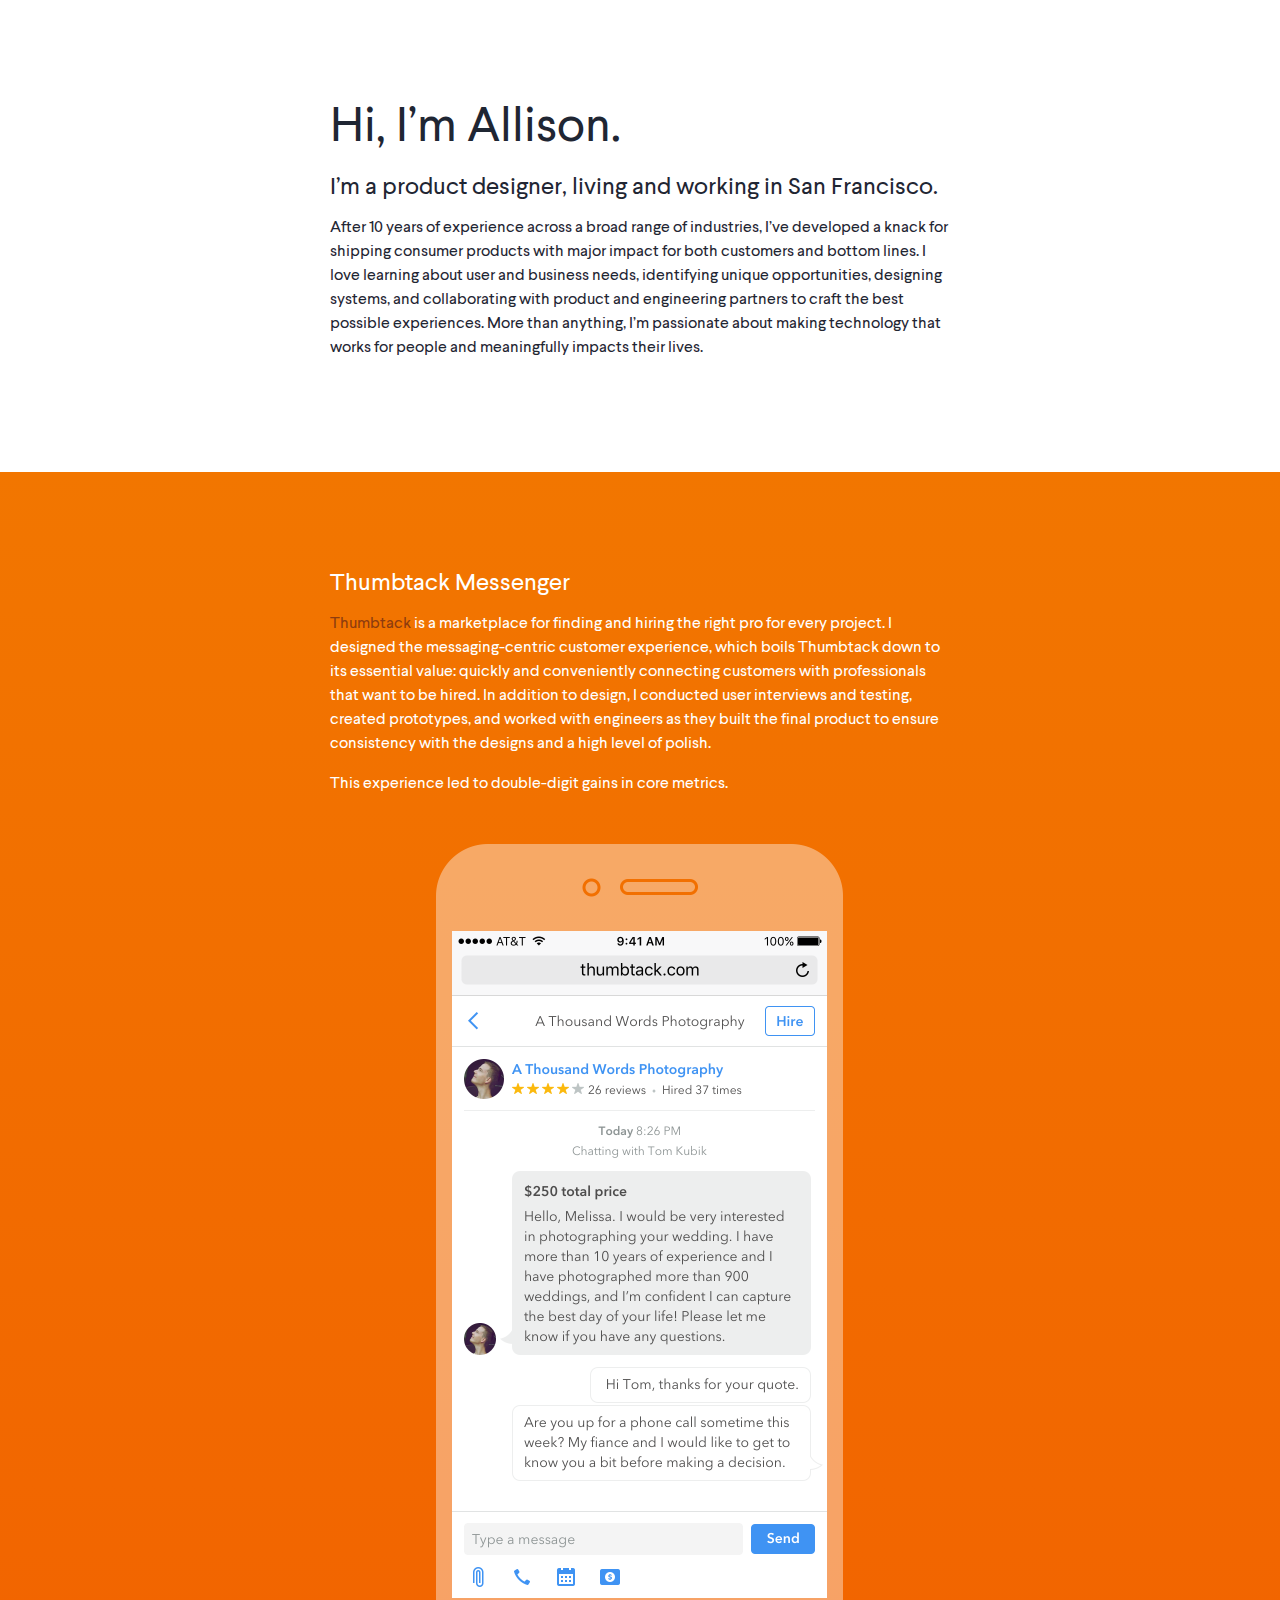
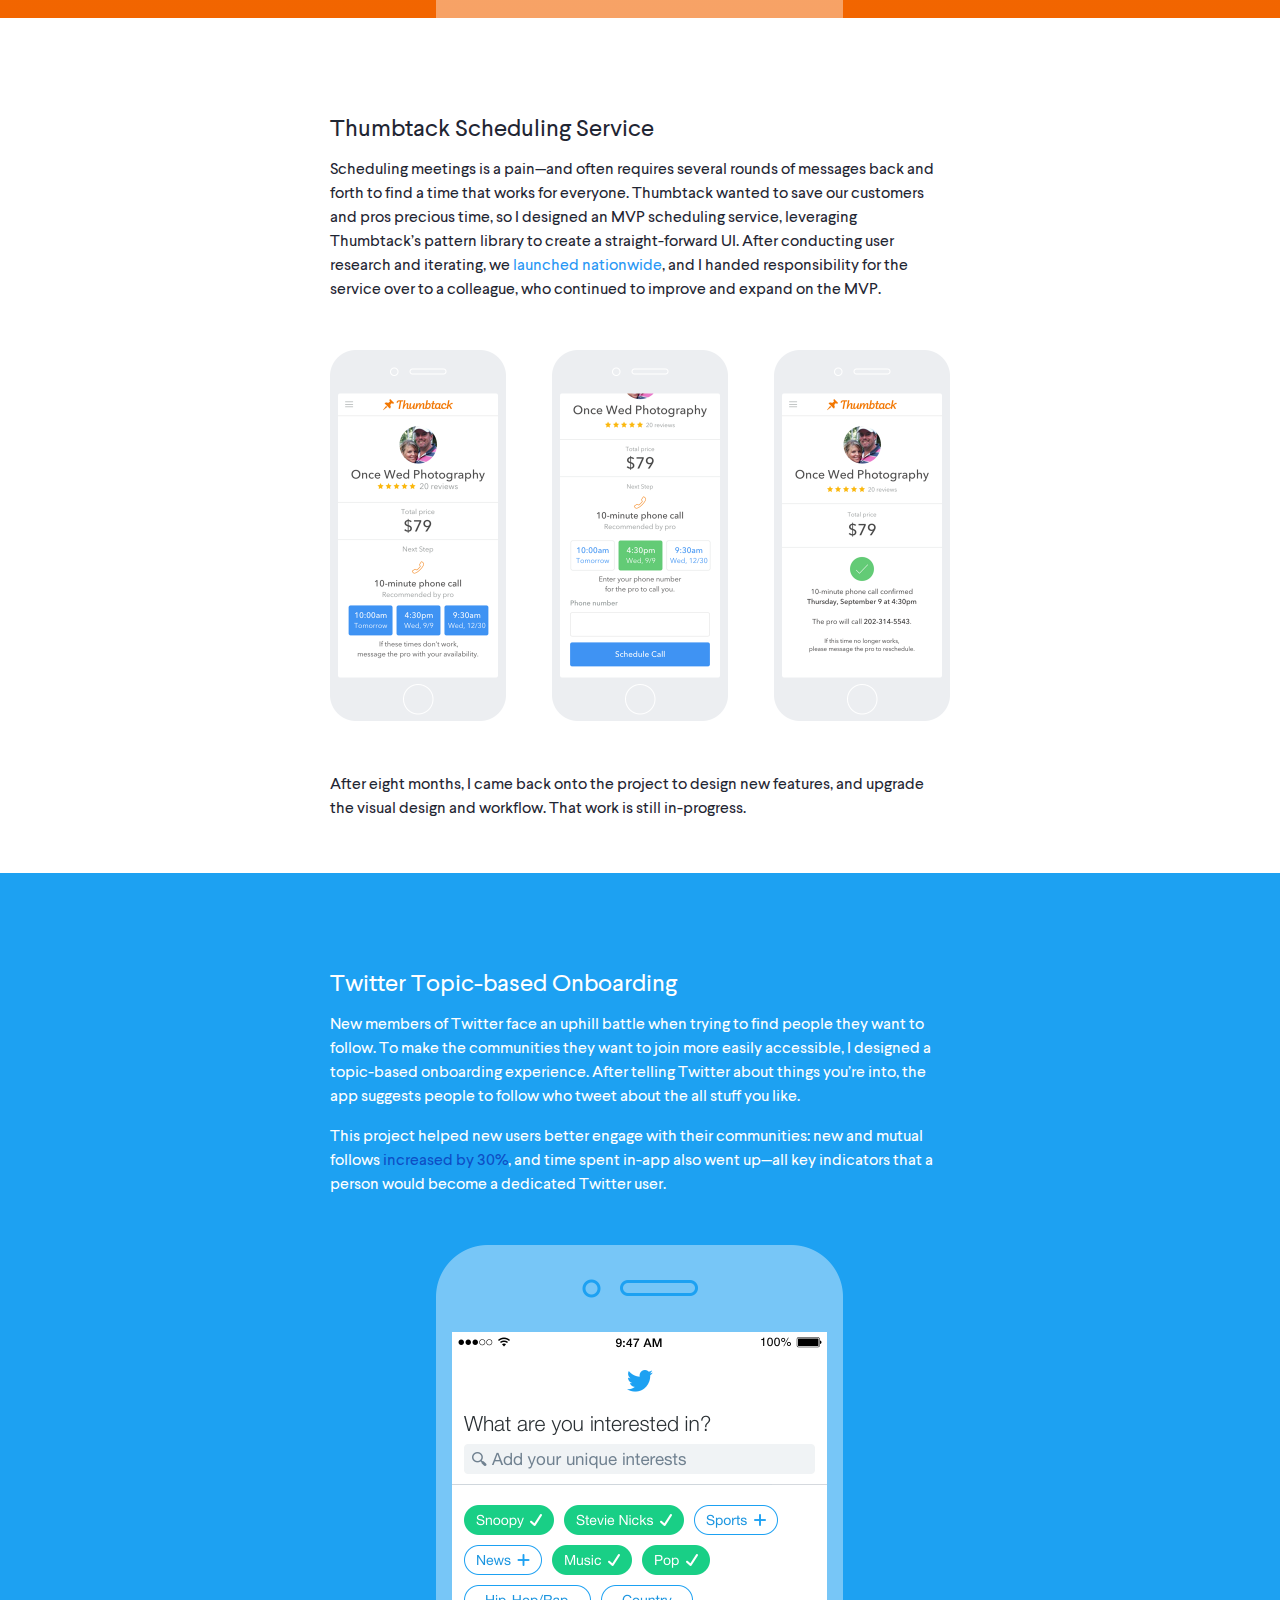
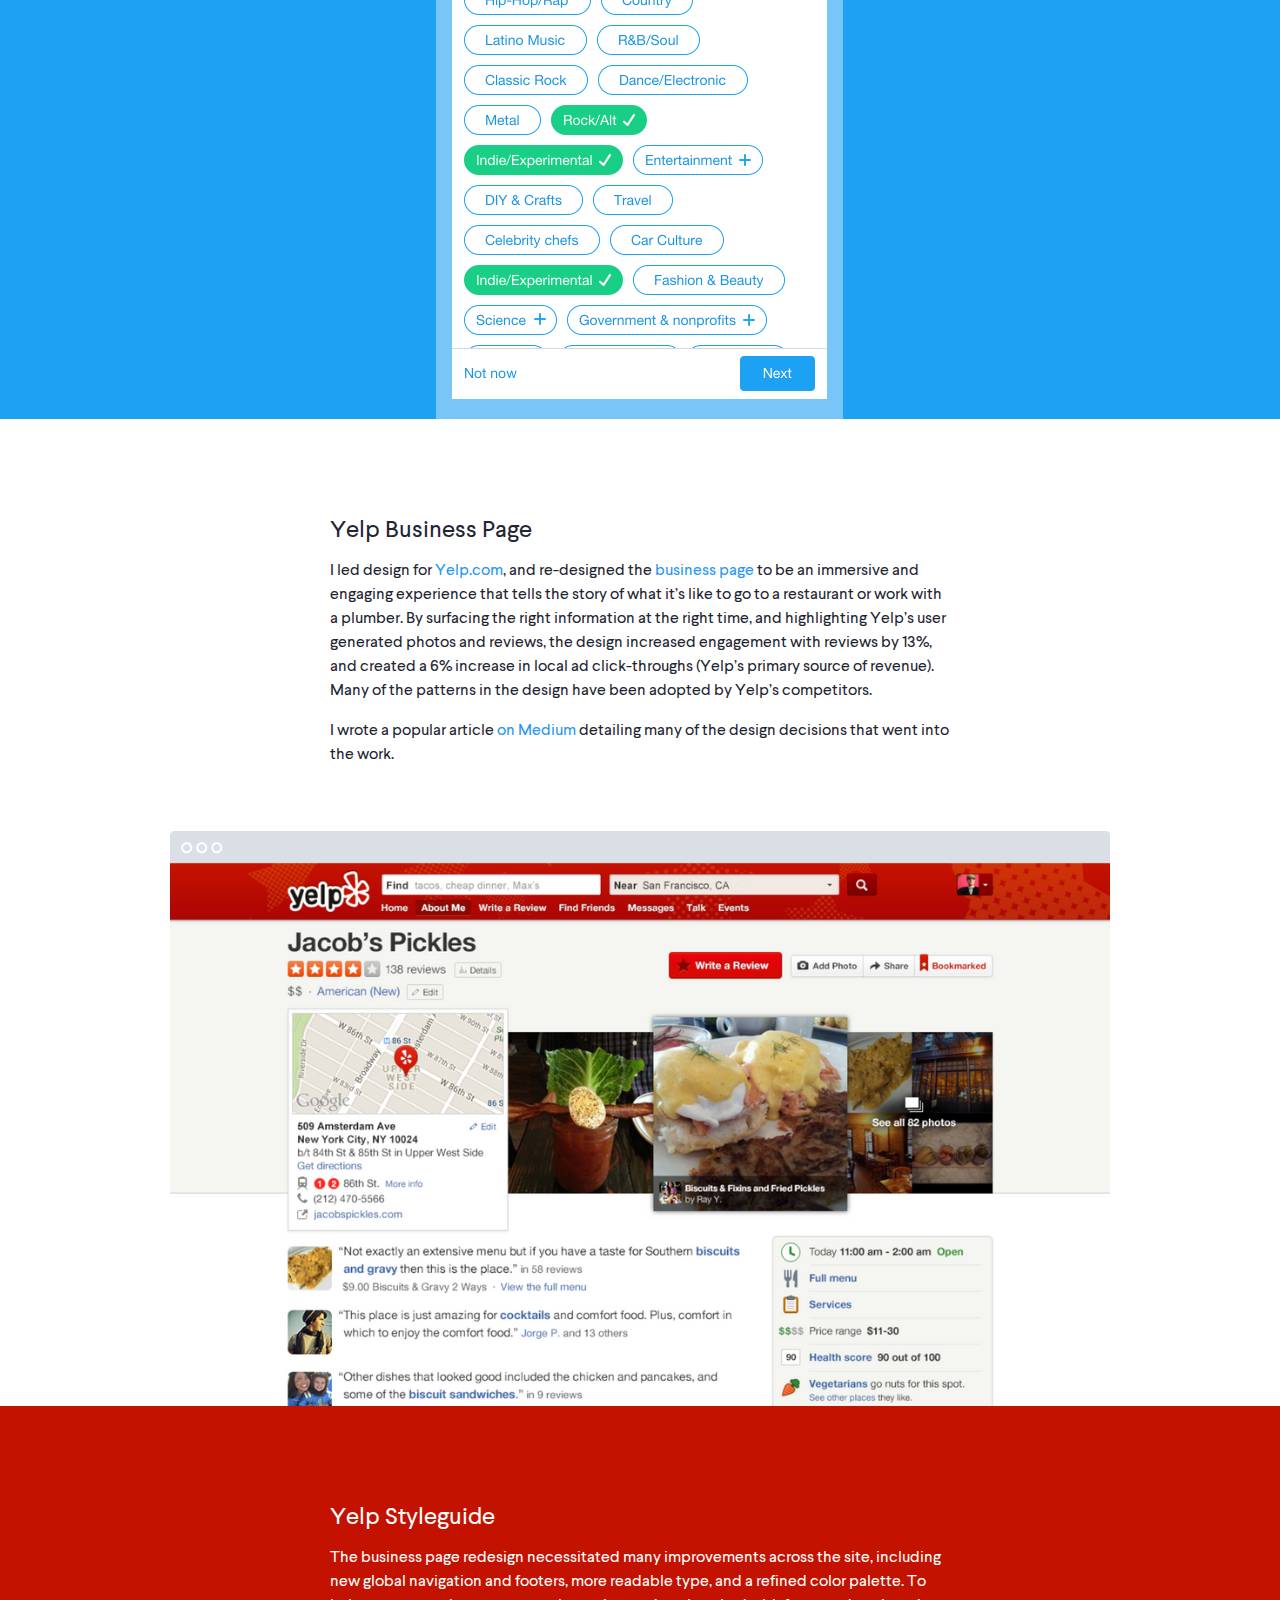
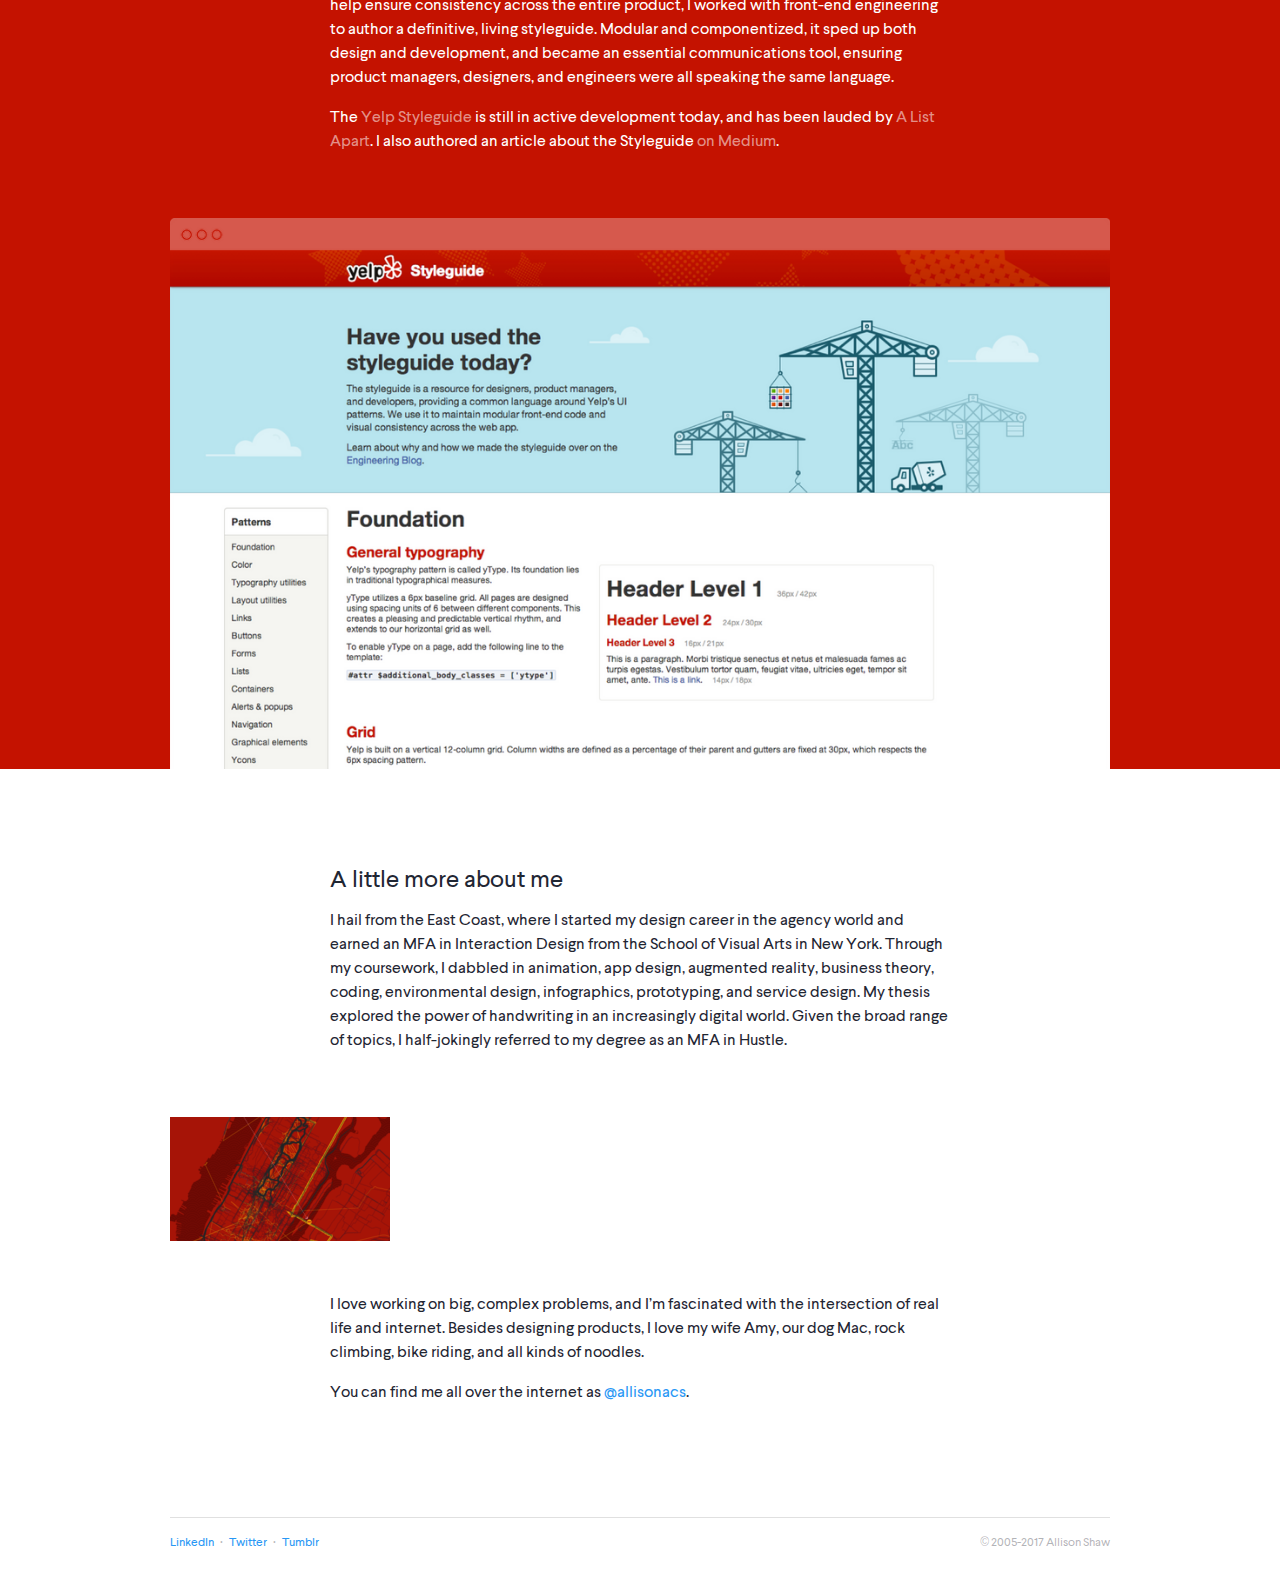
==== commit 4bb9a4c9: "grammar" ====
--- a/index.html
+++ b/index.html
@@ -4,15 +4,15 @@
 <html data-wf-page="58d4001d8a569e247e3b5386" data-wf-site="58d4001d8a569e247e3b5385">
 <head>
   <meta charset="utf-8">
-  <title>allison-shaw.com</title>
+  <title>Allison Shaw—Designer</title>
   <meta content="width=device-width, initial-scale=1" name="viewport">
   <meta content="Webflow" name="generator">
   <link href="css/normalize.css" rel="stylesheet" type="text/css">
   <link href="css/webflow.css" rel="stylesheet" type="text/css">
   <link href="css/allisonacs.webflow.css" rel="stylesheet" type="text/css">
   <script src="js/modernizr.js" type="text/javascript"></script>
-  <link href="https://daks2k3a4ib2z.cloudfront.net/img/favicon.ico" rel="shortcut icon" type="image/x-icon">
-  <link href="https://daks2k3a4ib2z.cloudfront.net/img/webclip.png" rel="apple-touch-icon">
+  <link href="images/32.png" rel="shortcut icon" type="image/x-icon">
+  <link href="images/256.png" rel="apple-touch-icon">
 </head>
 <body>
   <header class="section" id="header">
@@ -57,7 +57,7 @@
         <div class="w-col w-col-2 w-hidden-small w-hidden-tiny"></div>
         <div class="w-col w-col-8">
           <h2>Thumbtack Scheduling Service</h2>
-          <p>Scheduling meetings is a pain—and often require several rounds of messages back and forth to find a time that works for everyone. Thumbtack wanted to save our customers and pros precious time, so I designed an MVP scheduling service, leveraging Thumbtack’s pattern library to create a straight-forward UI. After conducting user research and iterating, we <a href="https://www.thumbtack.com/blog/quoting-easier/">launched nationwide</a>, and I handed responsibility for the service over to a colleague, who continued to improve and expand on the MVP.</p>
+          <p>Scheduling meetings is a pain—and often requires several rounds of messages back and forth to find a time that works for everyone. Thumbtack wanted to save our customers and pros precious time, so I designed an MVP scheduling service, leveraging Thumbtack’s pattern library to create a straight-forward UI. After conducting user research and iterating, we <a href="https://www.thumbtack.com/blog/quoting-easier/">launched nationwide</a>, and I handed responsibility for the service over to a colleague, who continued to improve and expand on the MVP.</p>
           <div class="portfolio-image space-after">
             <div class="w-row">
               <div class="w-col w-col-4"><img src="images/scheduling_01.png" width="176">
